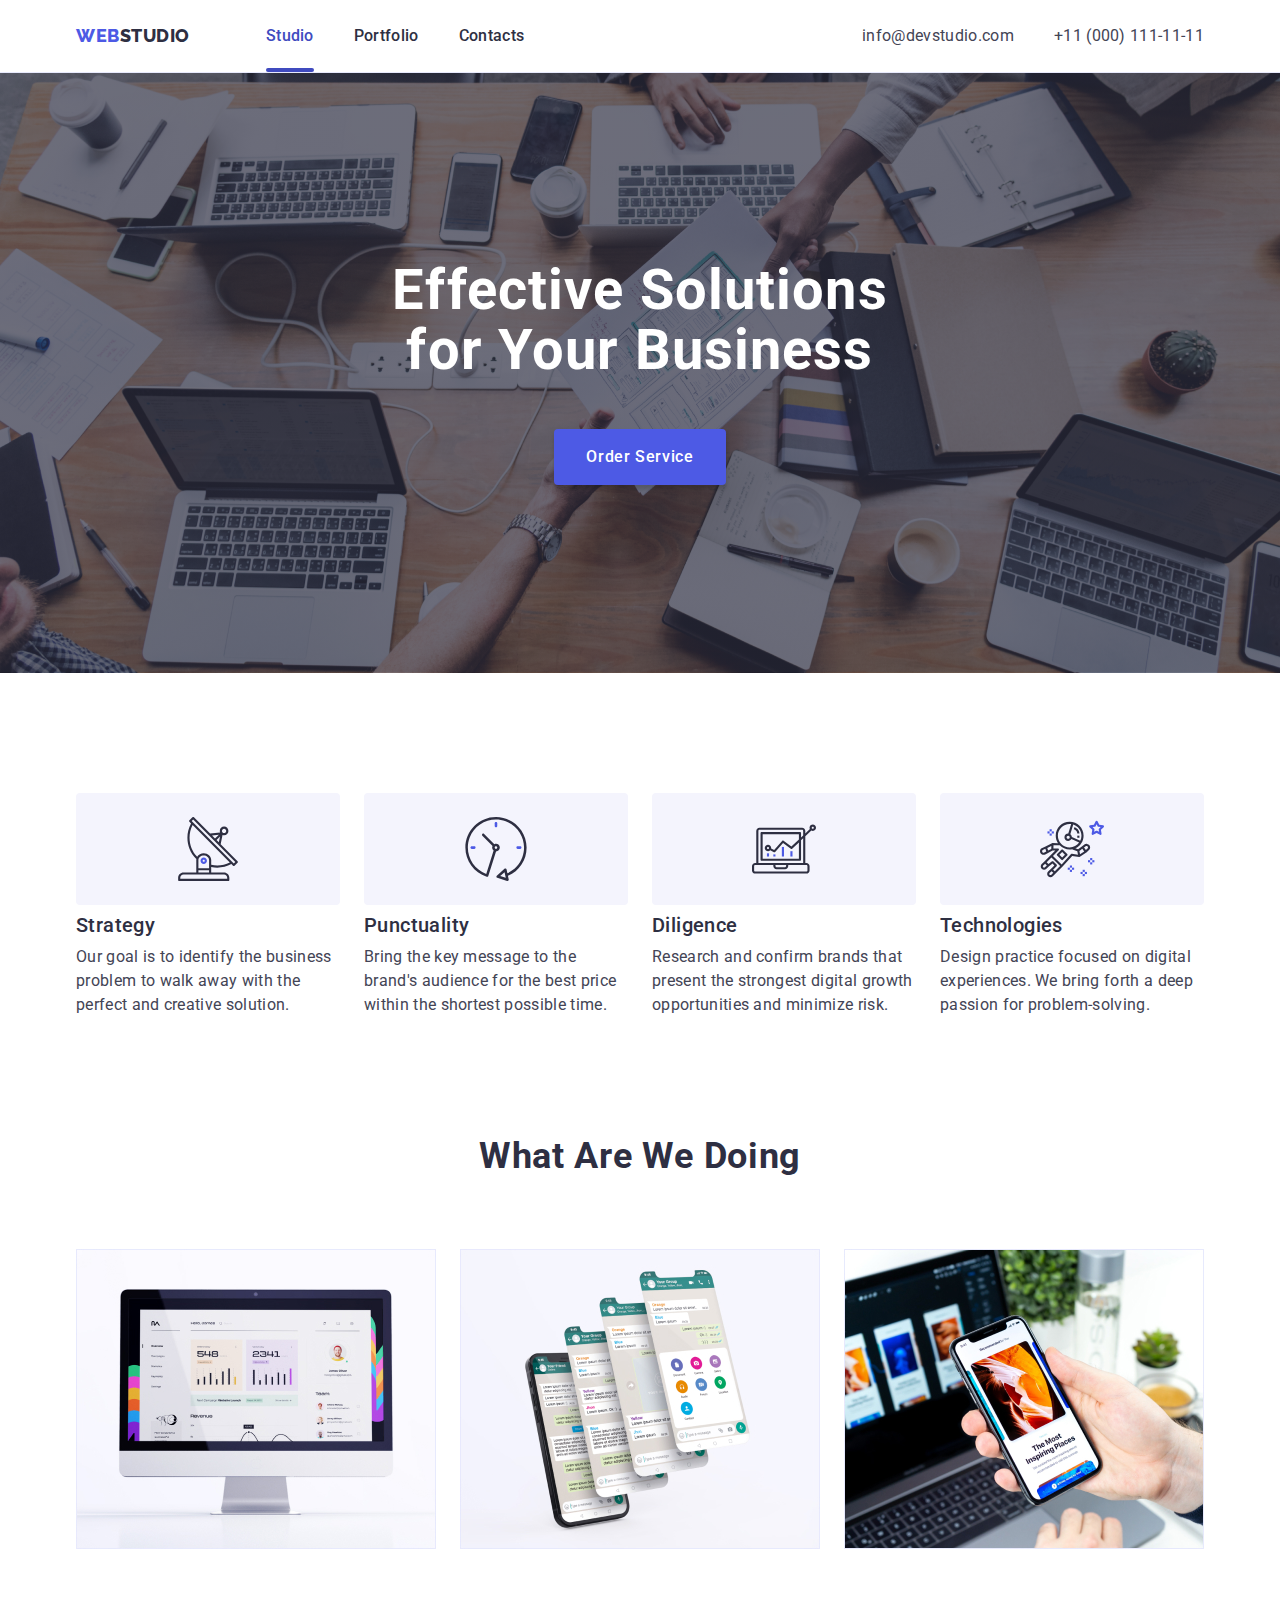
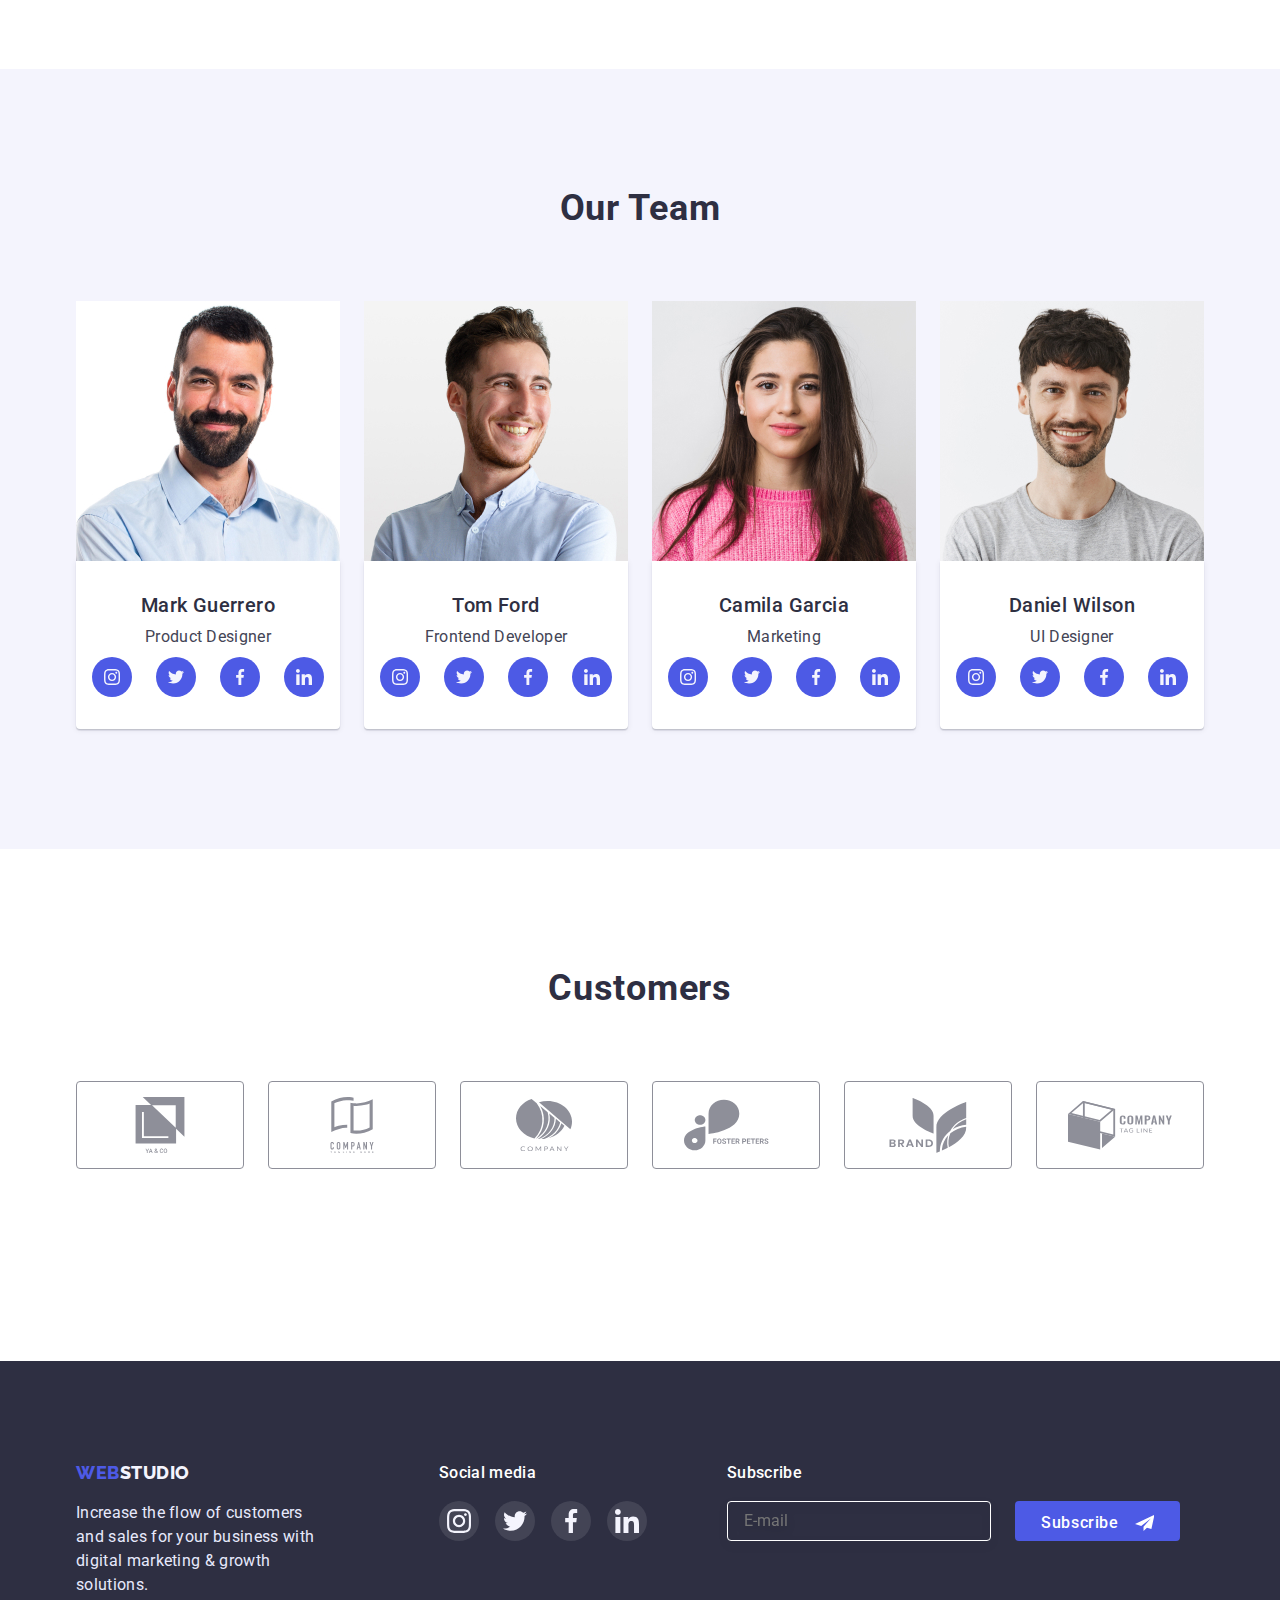
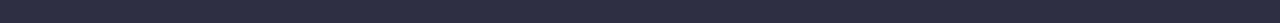
==== index.html @ b1416f2e "adaptive model" ====
<!DOCTYPE html>
<html lang="en">
  <head>
    <meta charset="UTF-8" />
    <meta http-equiv="X-UA-Compatible" content="IE=edge" />
    <meta name="viewport" content="width=device-width, initial-scale=1.0" />
    <title>Studio</title>
    <link rel="preconnect" href="https://fonts.googleapis.com" />
    <link rel="preconnect" href="https://fonts.gstatic.com" crossorigin />
    <link rel="preconnect" href="https://fonts.googleapis.com" />
    <link rel="preconnect" href="https://fonts.gstatic.com" crossorigin />
    <link rel="preconnect" href="https://fonts.googleapis.com" />
    <link rel="preconnect" href="https://fonts.gstatic.com" crossorigin />
    <link
      href="https://cdn.jsdelivr.net/npm/modern-normalize@1.1.0/modern-normalize.min.css"
      rel="stylesheet"
    />
    <link
      href="https://fonts.googleapis.com/css2?family=Raleway:wght@800&family=Roboto:wght@400;500;700&display=swap"
      rel="stylesheet"
    />
    <link rel="stylesheet" href="./css/styles.css" />
  </head>
  <body>
    <!--===================== HEDER================ -->
    <header class="page-header">
      <div class="container heder-nav-section">
        <nav class="navigation">
          <a class="logo" href="./index.html"
            >Web<span class="logo-part">Studio</span></a
          >
          <ul class="nav-list list">
            <li class="nav-item">
              <a class="nav-link link curent" href="./index.html">Studio</a>
            </li>
            <li class="nav-item">
              <a class="nav-link link" href="./portfolio.html">Portfolio</a>
            </li>
            <li class="nav-item">
              <a class="nav-link link" href="">Contacts</a>
            </li>
          </ul>
        </nav>
        <button type="button" class="mobile-menu-open" data-menu-open>
          <svg class="mobile-menu-open-btn" width="32px" height="22px">
            <use href="./images/icons.svg#burger-btn"></use>
          </svg>
        </button>
        <address class="address">
          <ul class="contacts list">
            <li class="contacts-link">
              <a class="address-link link" href="mailto:info@devstudio.com"
                >info@devstudio.com</a
              >
            </li>
            <li class="contacts-link">
              <a class="address-link link" href="tel:+110001111111"
                >+11 (000) 111-11-11</a
              >
            </li>
          </ul>
        </address>
      </div>
      <div class="mobile-menu" data-menu>
        <div class="container mobile-menu-container">
          <button type="button" class="mobile-menu-close" data-menu-close>
            <svg class="mobile-menu-close-btn" width="8px" height="8px">
              <use href="./images/icons.svg#vector"></use>
            </svg>
          </button>
          <ul class="mobile-menu-list list">
            <li class="mobile-menu-item">
              <a class="mobile-menu-link link" href="./index.html">Studio</a>
            </li>
            <li class="mobile-menu-item">
              <a class="mobile-menu-link link" href="./portfolio.html"
                >Portfolio</a
              >
            </li>
            <li class="mobile-menu-item">
              <a class="mobile-menu-link link" href="">Contacts</a>
            </li>
          </ul>
          <ul class="mobile-menu-contacts list">
            <li class="mobile-menu-contacts-link">
              <a
                class="mobile-menu-address-link mobile-menu-address-link-phone link"
                href="tel:+110001111111"
                >+11 (000) 111-11-11</a
              >
            </li>
            <li class="mobile-menu-contacts-link">
              <a
                class="mobile-menu-address-link mobile-menu-address-link-mail link"
                href="mailto:info@devstudio.com"
                >info@devstudio.com</a
              >
            </li>
          </ul>
          <ul class="mobile-menu-social-list list">
            <li class="mobile-menu-social-link">
              <a href="" class="mobile-menu-social-item">
                <svg
                  class="mobile-menu-social-item-icon"
                  width="16"
                  height="16"
                >
                  <use href="./images/icons.svg#instagram"></use>
                </svg>
              </a>
            </li>
            <li class="mobile-menu-social-link">
              <a href="" class="mobile-menu-social-item">
                <svg
                  class="mobile-menu-social-item-icon"
                  width="16"
                  height="16"
                >
                  <use href="./images/icons.svg#twitter"></use>
                </svg>
              </a>
            </li>
            <li class="mobile-menu-social-link">
              <a href="" class="mobile-menu-social-item">
                <svg
                  class="mobile-menu-social-item-icon"
                  width="16"
                  height="16"
                >
                  <use href="./images/icons.svg#facebook"></use>
                </svg>
              </a>
            </li>
            <li class="mobile-menu-social-link">
              <a href="" class="mobile-menu-social-item">
                <svg
                  class="mobile-menu-social-item-icon"
                  width="16"
                  height="16"
                >
                  <use href="./images/icons.svg#linkedin"></use>
                </svg>
              </a>
            </li>
          </ul>
        </div>
      </div>
    </header>
    <main>
      <!-- ===================== HERO=====================-->
      <section class="hero">
        <div class="container">
          <h1 class="main-header">Effective Solutions for Your Business</h1>
          <button class="service-btn" type="button" data-modal-open>
            Order Service
          </button>
          <div class="backdrop is-hidden" data-modal>
            <div class="modal">
              <button class="modal-close-btn" type="button" data-modal-close>
                <svg class="modal-close-btn-item" width="8px" height="8px">
                  <use href="./images/icons.svg#vector"></use>
                </svg>
              </button>
              <form class="modal-form">
                <p class="modal-form-heder">
                  Leave your contacts and we will call you back
                </p>
                <label class="modal-form-fild">
                  <span class="modal-form-input-desc">Name</span>
                  <span class="modal-form-input-wraper">
                    <input
                      type="text"
                      name="user-name"
                      class="modal-form-input"
                      required
                      pattern="^[a-zA-Zа-яА-Я]+$"
                      minlength="2"
                    />
                    <span class="modal-form-input-icon">
                      <svg
                        class="modal-form-input-icon-item"
                        width="18px"
                        height="18px"
                      >
                        <use href="./images/icons.svg#person"></use>
                      </svg>
                    </span>
                  </span>
                </label>
                <label class="modal-form-fild">
                  <span class="modal-form-input-desc">Phone</span>
                  <span class="modal-form-input-wraper">
                    <input
                      type="tel"
                      name="user-phone"
                      class="modal-form-input"
                      required
                      pattern="[0-9]{3}-[0-9]{3}-[0-9]{2}-[0-9]{2}"
                      title="xxx-xxx-xx-xx"
                    />
                    <span class="modal-form-input-icon">
                      <svg
                        class="modal-form-input-icon-item"
                        width="13px"
                        height="13px"
                      >
                        <use href="./images/icons.svg#phone-vector"></use>
                      </svg>
                    </span>
                  </span>
                </label>
                <label class="modal-form-fild">
                  <span class="modal-form-input-desc">Email</span>
                  <span class="modal-form-input-wraper">
                    <input
                      type="email"
                      name="user-mail"
                      class="modal-form-input"
                      required
                      part="[@]"
                    />
                    <span class="modal-form-input-icon">
                      <svg
                        class="modal-form-input-icon-item"
                        width="15px"
                        height="12px"
                      >
                        <use href="./images/icons.svg#mail-vector"></use>
                      </svg>
                    </span>
                  </span>
                </label>
                <label class="modal-form-fild">
                  <span class="modal-form-input-desc">Comment</span>
                  <textarea
                    name="user-message"
                    class="modal-form-message"
                    placeholder="Text input"
                  ></textarea>
                </label>
                <input
                  name="privacy-policy-agree"
                  id="user-policy"
                  type="checkbox"
                  class="modal-form-check visually-hidden"
                />
                <label for="user-policy" class="modal-form-check-desc"
                  >I accept the terms and conditions of the&nbsp;
                  <a class="modal-form-check-desc-part" href="#"
                    >Privacy Policy</a
                  >
                </label>
                <button type="submit" class="modal-form-submit">Send</button>
              </form>
            </div>
          </div>
        </div>
      </section>
      <!-- ======================Explorer directions============ -->
      <section class="explorer-direction-section">
        <div class="container">
          <h2 class="explorer-direction-heder visually-hidden">
            explorer directions
          </h2>
          <ul class="explorer-direction-list list">
            <li class="explorer-direction-link">
              <div class="explorer-direction-item">
                <svg class="explorer-direction-item-icon">
                  <use href="./images/icons.svg#antenna"></use>
                </svg>
              </div>
              <h3 class="suptitle explorer-direction-title">Strategy</h3>
              <p class="text">
                Our goal is to identify the business problem to walk away with
                the perfect and creative solution.
              </p>
            </li>
            <li class="explorer-direction-link">
              <div class="explorer-direction-item">
                <svg class="explorer-direction-item-icon">
                  <use href="./images/icons.svg#clock"></use>
                </svg>
              </div>
              <h3 class="suptitle explorer-direction-title">Punctuality</h3>
              <p class="text">
                Bring the key message to the brand's audience for the best price
                within the shortest possible time.
              </p>
            </li>
            <li class="explorer-direction-link">
              <div class="explorer-direction-item">
                <svg class="explorer-direction-item-icon">
                  <use href="./images/icons.svg#diagram"></use>
                </svg>
              </div>
              <h3 class="suptitle explorer-direction-title">Diligence</h3>
              <p class="text">
                Research and confirm brands that present the strongest digital
                growth opportunities and minimize risk.
              </p>
            </li>
            <li class="explorer-direction-link">
              <div class="explorer-direction-item">
                <svg class="explorer-direction-item-icon">
                  <use href="./images/icons.svg#astronaut"></use>
                </svg>
              </div>
              <h3 class="suptitle explorer-direction-title">Technologies</h3>
              <p class="text">
                Design practice focused on digital experiences. We bring forth a
                deep passion for problem-solving.
              </p>
            </li>
          </ul>
        </div>
      </section>
      <!-- ===================WHAT ARE WE DOING====================== -->
      <section class="products-section">
        <div class="container">
          <h2 class="section-title">What are we doing</h2>
          <ul class="products-section-list list">
            <li class="products-section-link">
              <img
                class="products-section-img"
                src="./images/img1.jpg"
                alt="computer applications"
                width="360"
              />
            </li>
            <li class="products-section-link">
              <img
                class="products-section-img"
                src="./images/img2.jpg"
                alt="mobile applications"
                width="360"
              />
            </li>
            <li class="products-section-link">
              <img
                class="products-section-img"
                src="./images/img3.jpg"
                alt="design"
                width="360"
              />
            </li>
          </ul>
        </div>
      </section>
      <!-- ==================OUR TEAM=================== -->
      <section class="employee-section">
        <div class="container">
          <h2 class="section-title">Our Team</h2>
          <ul class="team-section-list list">
            <li class="team-section-link">
              <picture>
                <source
                  srcset="
                    ./images/мarkguerrero_desktop.jpg    1x,
                    ./images/мarkguerrero_desktop@2x.jpg 2x
                  "
                  media="(min-width: 1200px)"
                />
                <source
                  srcset="
                    ./images/мarkguerrero_mobile.jpg    1x,
                    ./images/мarkguerrero_mobile@2x.jpg 2x
                  "
                  media="(min-width: 767px)"
                />
                <source
                  srcset="
                    ./images/мarkguerrero_mobile.jpg    1x,
                    ./images/мarkguerrero_mobile@2x.jpg 2x
                  "
                  media="(min-width: 320px)"
                />
                <img
                  class="employee-photo"
                  src="./images/мarkguerrero_mobile.jpg"
                  alt="Product Designer"
                />
              </picture>

              <div class="card-content">
                <h3 class="suptitle suptitle-center">Mark Guerrero</h3>
                <p class="text employee-text">Product Designer</p>
                <ul class="social-list list">
                  <li class="social-link">
                    <a href="" class="social-item">
                      <svg class="social-item-icon" width="16" height="16">
                        <use href="./images/icons.svg#instagram"></use>
                      </svg>
                    </a>
                  </li>
                  <li class="social-link">
                    <a href="" class="social-item">
                      <svg class="social-item-icon" width="16" height="16">
                        <use href="./images/icons.svg#twitter"></use>
                      </svg>
                    </a>
                  </li>
                  <li class="social-link">
                    <a href="" class="social-item">
                      <svg class="social-item-icon" width="16" height="16">
                        <use href="./images/icons.svg#facebook"></use>
                      </svg>
                    </a>
                  </li>
                  <li class="social-link">
                    <a href="" class="social-item">
                      <svg class="social-item-icon" width="16" height="16">
                        <use href="./images/icons.svg#linkedin"></use>
                      </svg>
                    </a>
                  </li>
                </ul>
              </div>
            </li>
            <li class="team-section-link">
              <picture>
                <source
                  srcset="
                    ./images/tomford_desktop.jpg    1x,
                    ./images/tomford_desktop@2x.jpg 2x
                  "
                  media="(min-width: 1200px)"
                />
                <source
                  srcset="
                    ./images/tomford_mobile.jpg    1x,
                    ./images/tomford_mobile@2x.jpg 2x
                  "
                  media="(min-width: 767px)"
                />
                <source
                  srcset="
                    ./images/tomford_mobile.jpg    1x,
                    ./images/tomford_mobile@2x.jpg 2x
                  "
                  media="(min-width: 320px)"
                />
                <img
                  class="employee-photo"
                  src="./images/tomford_mobile.jpg"
                  alt="Product Designer"
                />
              </picture>
              <div class="card-content">
                <h3 class="suptitle suptitle-center">Tom Ford</h3>
                <p class="text employee-text">Frontend Developer</p>
                <ul class="social-list list">
                  <li class="social-link">
                    <a href="" class="social-item">
                      <svg class="social-item-icon" width="16" height="16">
                        <use href="./images/icons.svg#instagram"></use>
                      </svg>
                    </a>
                  </li>
                  <li class="social-link">
                    <a href="" class="social-item">
                      <svg class="social-item-icon" width="16" height="16">
                        <use href="./images/icons.svg#twitter"></use>
                      </svg>
                    </a>
                  </li>
                  <li class="social-link">
                    <a href="" class="social-item">
                      <svg class="social-item-icon" width="16" height="16">
                        <use href="./images/icons.svg#facebook"></use>
                      </svg>
                    </a>
                  </li>
                  <li class="social-link">
                    <a href="" class="social-item">
                      <svg class="social-item-icon" width="16" height="16">
                        <use href="./images/icons.svg#linkedin"></use>
                      </svg>
                    </a>
                  </li>
                </ul>
              </div>
            </li>
            <li class="team-section-link">
              <picture>
                <source
                  srcset="
                    ./images/camilagarcia_desktop.jpg    1x,
                    ./images/camilagarcia_desktop@2x.jpg 2x
                  "
                  media="(min-width: 1200px)"
                />
                <source
                  srcset="
                    ./images/camilagarcia_mobile.jpg    1x,
                    ./images/camilagarcia_mobile@2x.jpg 2x
                  "
                  media="(min-width: 767px)"
                />
                <source
                  srcset="
                    ./images/camilagarcia_mobile.jpg    1x,
                    ./images/camilagarcia_mobile@2x.jpg 2x
                  "
                  media="(min-width: 320px)"
                />
                <img
                  class="employee-photo"
                  src="./images/camilagarcia_mobile.jpg"
                  alt="Product Designer"
                />
              </picture>
              <div class="card-content">
                <h3 class="suptitle suptitle-center">Camila Garcia</h3>
                <p class="text employee-text">Marketing</p>
                <ul class="social-list list">
                  <li class="social-link">
                    <a href="" class="social-item">
                      <svg class="social-item-icon" width="16" height="16">
                        <use href="./images/icons.svg#instagram"></use>
                      </svg>
                    </a>
                  </li>
                  <li class="social-link">
                    <a href="" class="social-item">
                      <svg class="social-item-icon" width="16" height="16">
                        <use href="./images/icons.svg#twitter"></use>
                      </svg>
                    </a>
                  </li>
                  <li class="social-link">
                    <a href="" class="social-item">
                      <svg class="social-item-icon" width="16" height="16">
                        <use href="./images/icons.svg#facebook"></use>
                      </svg>
                    </a>
                  </li>
                  <li class="social-link">
                    <a href="" class="social-item">
                      <svg class="social-item-icon" width="16" height="16">
                        <use href="./images/icons.svg#linkedin"></use>
                      </svg>
                    </a>
                  </li>
                </ul>
              </div>
            </li>
            <li class="team-section-link">
              <picture>
                <source
                  srcset="
                    ./images/danielwilson_desktop.jpg    1x,
                    ./images/danielwilson_desktop@2x.jpg 2x
                  "
                  media="(min-width: 1200px)"
                />
                <source
                  srcset="
                    ./images/danielwilson_mobile.jpg    1x,
                    ./images/danielwilson_mobile@2x.jpg 2x
                  "
                  media="(min-width: 767px)"
                />
                <source
                  srcset="
                    ./images/danielwilson_mobile.jpg    1x,
                    ./images/danielwilson_mobile@2x.jpg 2x
                  "
                  media="(min-width: 320px)"
                />
                <img
                  class="employee-photo"
                  src="./images/danielwilson_mobile.jpg"
                  alt="Product Designer"
                />
              </picture>
              <div class="card-content">
                <h3 class="suptitle suptitle-center">Daniel Wilson</h3>
                <p class="text employee-text">UI Designer</p>
                <ul class="social-list list">
                  <li class="social-link">
                    <a href="" class="social-item">
                      <svg class="social-item-icon" width="16" height="16">
                        <use href="./images/icons.svg#instagram"></use>
                      </svg>
                    </a>
                  </li>
                  <li class="social-link">
                    <a href="" class="social-item">
                      <svg class="social-item-icon" width="16" height="16">
                        <use href="./images/icons.svg#twitter"></use>
                      </svg>
                    </a>
                  </li>
                  <li class="social-link">
                    <a href="" class="social-item">
                      <svg class="social-item-icon" width="16" height="16">
                        <use href="./images/icons.svg#facebook"></use>
                      </svg>
                    </a>
                  </li>
                  <li class="social-link">
                    <a href="" class="social-item">
                      <svg class="social-item-icon" width="16" height="16">
                        <use href="./images/icons.svg#linkedin"></use>
                      </svg>
                    </a>
                  </li>
                </ul>
              </div>
            </li>
          </ul>
        </div>
      </section>
      <!-- ==================CUSTOMERS=================== -->
      <section class="customers-section">
        <div class="container">
          <h2 class="section-title">Customers</h2>
          <ul class="customers-list list">
            <li class="customer-link">
              <a href="" class="customer-item">
                <svg class="customer-item-icon" width="104" height="56">
                  <use href="./images/icons.svg#client1"></use>
                </svg>
              </a>
            </li>
            <li class="customer-link">
              <a href="" class="customer-item">
                <svg class="customer-item-icon" width="104" height="56">
                  <use href="./images/icons.svg#client2"></use>
                </svg>
              </a>
            </li>
            <li class="customer-link">
              <a href="" class="customer-item">
                <svg class="customer-item-icon" width="104" height="56">
                  <use href="./images/icons.svg#client3"></use>
                </svg>
              </a>
            </li>
            <li class="customer-link">
              <a href="" class="customer-item">
                <svg class="customer-item-icon" width="104" height="56">
                  <use href="./images/icons.svg#client4"></use>
                </svg>
              </a>
            </li>
            <li class="customer-link">
              <a href="" class="customer-item">
                <svg class="customer-item-icon" width="104" height="56">
                  <use href="./images/icons.svg#client5"></use>
                </svg>
              </a>
            </li>
            <li class="customer-link">
              <a href="" class="customer-item">
                <svg class="customer-item-icon" width="104" height="56">
                  <use href="./images/icons.svg#client6"></use>
                </svg>
              </a>
            </li>
          </ul>
        </div>
      </section>
    </main>
    <!-- ==========================FOTER================================ -->
    <footer>
      <div class="foter">
        <div class="container variativ-container">
          <div class="foter-content">
            <div class="foter-logo-content foter-part">
              <a class="logo-foter" href="./index.html"
                >Web<span class="logo-foter logo-part-foter">Studio</span></a
              >
              <p class="foter-text">
                Increase the flow of customers and sales for your business with
                digital marketing & growth solutions.
              </p>
            </div>
            <div class="social-media foter-part">
              <p class="social-media-text">Social media</p>
              <ul class="foter-social-list list">
                <li class="foter-social-link">
                  <a href="" class="foter-social-item">
                    <svg class="foter-social-item-icon" width="24" height="24">
                      <use href="./images/icons.svg#instagram"></use>
                    </svg>
                  </a>
                </li>
                <li class="foter-social-link">
                  <a href="" class="foter-social-item">
                    <svg class="foter-social-item-icon" width="24" height="24">
                      <use href="./images/icons.svg#twitter"></use>
                    </svg>
                  </a>
                </li>
                <li class="foter-social-link">
                  <a href="" class="foter-social-item">
                    <svg class="foter-social-item-icon" width="24" height="24">
                      <use href="./images/icons.svg#facebook"></use>
                    </svg>
                  </a>
                </li>
                <li class="foter-social-link">
                  <a href="" class="foter-social-item">
                    <svg class="foter-social-item-icon" width="24" height="24">
                      <use href="./images/icons.svg#linkedin"></use>
                    </svg>
                  </a>
                </li>
              </ul>
            </div>
            <form class="footer-subscribe foter-part">
              <p class="footer-form-text">Subscribe</p>
              <div class="footer-subscribe-form">
                <label>
                  <input
                    type="email"
                    name="e-mail"
                    id="e-mail"
                    placeholder="E-mail"
                    class="footer-form-input"
                  />
                </label>
                <button class="subscribe-btn" type="submit">
                  Subscribe
                  <svg class="subscribe-btn-img" width="24" height="24">
                    <use href="./images/icons.svg#icon-send"></use>
                  </svg>
                </button>
              </div>
            </form>
          </div>
        </div>
      </div>
    </footer>
    <script src="./js/modal.js"></script>
    <script src="./js/mobile-menu.js"></script>
  </body>
</html>
---- css/styles.css ----
:root {
  --accent-color: #404bbf;
  --accent-button-background: #404bbf;
  --btn-background: #4d5ae5;
  --hero-font-color: #ffffff;
  --main-font: "Roboto", sans-serif;
  --main-font-color: #2e2f42;
  --secondary-font-color: #434455;
  --foter-background: #2e2f42;
  --secondary-background: #f4f4fd;
  --logo-part-foter-color: #f4f4fd;
  --logo-color: #4d5ae5;
  --logo-part-color: #2e2f42;
  --foter-text-font-color: #e7e9fc;
  --sorting-btn-shadow: 0px 3px 1px rgba(0, 0, 0, 0.1),
    0px 2px 1px rgba(0, 0, 0, 0.08), 0px 2px 2px rgba(0, 0, 0, 0.12);
  --card-shadow: 0px 1px 6px rgba(46, 47, 66, 0.08),
    0px 1px 1px rgba(46, 47, 66, 0.16), 0px 2px 1px rgba(46, 47, 66, 0.08);
  --card-background: #ffffff;
  --border-color: #e7e9fc;
  --card-set-gap: 24px;
  --main-width: 1158px;
  --main-border-gap: 15px;
  --transition: 250ms cubic-bezier(0.4, 0, 0.2, 1);
}
* {
  box-sizing: border-box;
}
h1,
h2,
h3,
p {
  margin-top: 0;
  margin-bottom: 0;
}
ul,
ol {
  margin-top: 0;
  margin-bottom: 0;
  padding-left: 0;
}
img {
  display: block;
}

.list {
  list-style: none;
}
.link {
  list-style: none;
  text-decoration: none;
}
body {
  font-family: var(--main-font);
  font-weight: 400;
  color: var(--main-font-color);
}
.container {
  width: 100%;
  margin-left: auto;
  margin-right: auto;
  padding: 0 16px;
}
.heder-nav-section {
  display: flex;
  justify-content: space-between;
}
.page-header {
  border-bottom: 1px solid var(--border-color);
  padding: 24px 0;
}
.logo {
  font-family: "Raleway", sans-serif;
  font-weight: 800;
  font-size: 18px;
  line-height: 1.33;
  display: flex;
  align-items: center;
  letter-spacing: 0.03em;
  text-transform: uppercase;
  color: var(--logo-color);
  text-decoration: none;
}
.logo-part {
  color: var(--logo-part-color);
}
/* =================HERO==================== */
.hero {
  background: var(--foter-background);
  background-size: cover;
  margin-left: auto;
  margin-right: auto;
  background-position: center;
  background-repeat: no-repeat;
}
.main-header {
  font-weight: 700;
  margin-left: auto;
  margin-right: auto;
  color: var(--hero-font-color);
}
.service-btn {
  font-weight: 500;
  font-size: 16px;
  line-height: 1.5;
  display: flex;
  align-items: center;
  letter-spacing: 0.04em;
  color: var(--hero-font-color);
  background: var(--btn-background);
  box-shadow: 0px 4px 4px rgba(0, 0, 0, 0.15);
  border-color: transparent;
  border-width: 0px;
  border-radius: 4px;
  cursor: pointer;
  padding: 16px 32px;
  margin-left: auto;
  margin-right: auto;
  transition: background-color var(--transition);
}
.service-btn:hover,
.service-btn:focus {
  background: var(--accent-button-background);
}
/* ===========================MODAL=============================== */
.backdrop {
  position: fixed;
  top: 0;
  left: 0;
  width: 100%;
  height: 100%;
  /* z-index: 100; */
  background-color: rgba(46, 47, 66, 0.4);
  transition: opacity var(--transition), visibility var(--transition);
}
.backdrop.is-hidden {
  visibility: hidden;
  opacity: 0;
  pointer-events: none;
}
.modal {
  position: absolute;
  top: 50%;
  left: 50%;
  transform: translate(-50%, -50%);
  background: #ffffff;
  box-shadow: 0px 1px 1px rgba(0, 0, 0, 0.14), 0px 1px 3px rgba(0, 0, 0, 0.12),
    0px 2px 1px rgba(0, 0, 0, 0.2);
  border-radius: 4px;
}
.modal-close-btn {
  position: absolute;
  top: 24px;
  right: 24px;
  display: flex;
  justify-content: center;
  align-items: center;
  width: 24px;
  height: 24px;
  border-radius: 50%;
  background-color: #e7e9fc;
  border: 1px solid rgba(0, 0, 0, 0.1);
  transition: background-color var(--transition);
  cursor: pointer;
}
.modal-close-btn:hover,
.modal-close-btn:focus {
  background-color: #404bbf;
}
.modal-close-btn-item {
  fill: #2e2f42;
  transition: fill var(--transition);
}
.modal-close-btn:hover > .modal-close-btn-item,
.modal-close-btn:focus > .modal-close-btn-item {
  fill: #ffffff;
}
/* ==================MODAL-FORM================== */
.modal-form {
  display: flex;
  flex-direction: column;
}
.modal-form-heder {
  font-weight: 500;
  font-size: 16px;
  line-height: 1.5;
  text-align: center;
  letter-spacing: 0.02em;
  color: #2e2f42;
  margin-bottom: 16px;
}
.modal-form-fild {
  margin-bottom: 8px;
}

.modal-form-input {
  width: 100%;
  height: 40px;
  border: 1px solid rgba(33, 33, 33, 0.2);
  border-radius: 4px;
  padding-left: 38px;
  transition: border-color var(--transition);
}
.modal-form-input:focus {
  outline: none;
  border-color: #4d5ae5;
}
.modal-form-input-desc {
  display: block;
  font-size: 12px;
  line-height: 1, 17;
  letter-spacing: 0.01em;
  color: #8e8f99;
  margin-bottom: 4px;
}
.modal-form-input-wraper {
  display: block;
  position: relative;
}
.modal-form-input-icon {
  display: flex;
  justify-content: center;
  align-items: center;
  position: absolute;
  top: 8px;
  left: 16px;
  width: 18px;
  height: 24px;
}
.modal-form-input-icon-item {
  fill: #2e2f42;
  transition: fill var(--transition);
}
.modal-form-input:focus + .modal-form-input-icon > .modal-form-input-icon-item {
  fill: #4d5ae5;
}
.modal-form-message {
  width: 100%;
  height: 120px;
  font-size: 12px;
  line-height: 1, 17;
  letter-spacing: 0.04em;
  color: rgba(46, 47, 66, 0.4);
  resize: none;
  padding: 8px 16px;
  border: 1px solid rgba(33, 33, 33, 0.2);
  border-radius: 4px;
  transition: border-color var(--transition);
}
.modal-form-message:focus {
  outline: none;
  border-color: #4d5ae5;
}
.modal-form-check-desc::before {
  display: block;
  content: "";
  width: 16px;
  height: 16px;
  border: 1px solid #2e2f42;
  border-radius: 2px;
  cursor: pointer;
  margin-right: 8px;
}
.modal-form-check:checked + .modal-form-check-desc::before {
  background-image: url(../images/click.svg);
}
.modal-form-check-desc {
  font-size: 12px;
  line-height: 1, 17;
  letter-spacing: 0.01em;
  color: #8e8f99;
  display: flex;
  align-items: center;
  margin-bottom: 24px;
}
.modal-form-check-desc-part {
  color: #4d5ae5;
}
.modal-form-submit {
  min-width: 169px;
  height: 56px;
  font-weight: 500;
  font-size: 16px;
  line-height: 1.5;
  letter-spacing: 0.04em;
  color: var(--hero-font-color);
  background: var(--btn-background);
  box-shadow: 0px 4px 4px rgba(0, 0, 0, 0.15);
  border-color: transparent;
  border-radius: 4px;
  cursor: pointer;
  padding: 16px 32px;
  margin-left: auto;
  margin-right: auto;
  transition: background-color var(--transition);
}
.modal-form-submit:hover,
.modal-form-submit:focus {
  background: var(--accent-button-background);
}
.visually-hidden {
  position: absolute;
  white-space: nowrap;
  width: 1px;
  height: 1px;
  overflow: hidden;
  border: 0;
  padding: 0;
  clip: rect(0 0 0 0);
  clip-path: inset(50%);
  margin: -1px;
}
/* ===============Explorer directions================= */
.explorer-direction-section {
  padding-top: 96px;
  padding-bottom: 96px;
}
.explorer-direction-title {
  margin-bottom: 8px;
}
.suptitle {
  font-weight: 700;
  font-size: 36px;
  line-height: 1.111;
  letter-spacing: 0.02em;
  text-transform: capitalize;
  color: var(--main-font-color);
  text-align: center;
}
.explorer-direction-list {
  display: flex;
  flex-direction: column;
}
.explorer-direction-link:not(:last-child) {
  margin-bottom: 72px;
}
.text {
  font-weight: 500;
  font-size: 16px;
  line-height: 1.5;
  letter-spacing: 0.02em;
  color: var(--secondary-font-color);
  text-align: left;
}
/*====================WHAT ARE WE DOING==================  */
.section-title {
  font-weight: 700;
  font-size: 36px;
  line-height: 1.11;
  text-align: center;
  letter-spacing: 0.02em;
  text-transform: capitalize;
  margin-bottom: 72px;
}
/* ==================OUR TEAM=================== */
.employee-section {
  background: #f4f4fd;
}
.team-section-list {
  display: flex;
  flex-direction: column;
  align-items: center;
}
.team-section-link {
  width: 264px;
}
.team-section-link:not(:last-child) {
  margin-bottom: 72px;
}
.team-section {
  background: var(--secondary-background);
}
.card-content {
  background: var(--card-background);
  box-shadow: var(--card-shadow);
  border-radius: 0px 0px 4px 4px;
  padding: 32px 17px;
}
.suptitle-center {
  font-weight: 500;
  font-size: 20px;
  line-height: 1.2;
  text-align: center;
  margin-bottom: 8px;
}
.employee-text {
  font-weight: 400;
  text-align: center;
  margin-bottom: 8px;
}
.social-list {
  display: flex;
  justify-content: center;
}
.social-item {
  display: flex;
  justify-content: center;
  align-items: center;
  width: 40px;
  height: 40px;
  border-radius: 50%;
  background-color: #4d5ae5;
  transition: background-color var(--transition);
}
.social-item:hover,
.social-item:focus {
  background-color: #404bbf;
}
.social-link:not(:last-child) {
  margin-right: var(--card-set-gap);
}
.social-item-icon {
  fill: #f4f4fd;
}

/* ===================CUSTOMERS============ */
.customers-section {
  padding-top: 96px;
  padding-bottom: 96px;
}
.customers-list {
  display: flex;
  flex-wrap: wrap;
  justify-content: center;
}

.customer-item {
  display: flex;
  justify-content: center;
  align-items: center;
  height: 88px;
  border: 1px solid #8e8f99;
  border-radius: 4px;
  transition: border var(--transition);
}
.customer-item:hover,
.customer-item:focus {
  border: 1px solid #404bbf;
}
.customer-item-icon {
  fill: #8e8f99;
  transition: fill var(--transition);
}
.customer-item:hover > .customer-item-icon,
.customer-item:focus > .customer-item-icon {
  fill: #404bbf;
}
/*=================FOTER================== */
.foter {
  background: var(--foter-background);
  padding-top: 96px;
  padding-bottom: 96px;
}
.foter-content {
  display: flex;
}
.logo-foter {
  font-family: "Raleway", sans-serif;
  font-weight: 800;
  font-size: 18px;
  line-height: 1.33;
  letter-spacing: 0.03em;
  text-transform: uppercase;
  color: var(--logo-color);
  text-decoration: none;
  display: block;
  text-align: center;
  margin-bottom: 16px;
}
.logo-part-foter {
  display: inline;
  line-height: 1.17;
  color: var(--logo-part-foter-color);
}
.foter-text {
  font-size: 16px;
  line-height: 1.5;
  letter-spacing: 0.02em;
  color: var(--foter-text-font-color);
  text-align: left;
}
.social-media {
  width: 208px;
  margin-bottom: 72px;
}
.social-media-text {
  font-weight: 500;
  font-size: 16px;
  line-height: 1.5;
  letter-spacing: 0.02em;
  color: #ffffff;
  margin-bottom: 16px;
  text-align: center;
}
.foter-social-list {
  display: flex;
}
.foter-social-link {
  margin-right: 16px;
}
.foter-social-item {
  display: flex;
  justify-content: center;
  align-items: center;
  width: 40px;
  height: 40px;
  border-radius: 50%;
  background-color: rgba(255, 255, 255, 0.1);
  transition: background-color var(--transition);
}
.foter-social-item:hover,
.foter-social-item:focus {
  background-color: #31d0aa;
}
.foter-social-item-icon {
  fill: #f4f4fd;
}

.footer-form-text {
  font-weight: 500;
  font-size: 16px;
  line-height: 24px;
  letter-spacing: 0.02em;
  color: #ffffff;
  text-align: center;
  margin-bottom: 16px;
}
.footer-form-input {
  height: 40px;
  color: #ffffff;
  background: transparent;
  border: 1px solid #ffffff;
  filter: drop-shadow(0px 4px 4px rgba(0, 0, 0, 0.15));
  border-radius: 4px;
  padding: 8px 16px;
  margin-bottom: 16px;
}
.footer-form-input:placeholder {
  font-size: 12px;
  line-height: 2;
  display: flex;
  align-items: center;
  letter-spacing: 0.04em;
  color: #ffffff;
}
.subscribe-btn {
  display: flex;
  font-weight: 500;
  font-size: 16px;
  line-height: 1.5;
  letter-spacing: 0.04em;
  color: #ffffff;
  width: 165px;
  height: 40px;
  padding: 8px 24px;
  background: #4d5ae5;
  border-radius: 4px;
  border-color: transparent;
  cursor: pointer;
  transition: background-color var(--transition);
}
.subscribe-btn:hover,
.subscribe-btn:focus {
  background-color: #404bbf;
}
.subscribe-btn-img {
  margin-left: 16px;
  fill: #ffffff;
}

/* ==============PORTFOLIO PAGE=========== */
.sorting-section-list {
  display: flex;
}
.sorting-section-link:not(:last-child) {
  margin-right: var(--card-set-gap);
}
.sorting-section-link:nth-child(-n + 3) {
  margin-bottom: 16px;
}

.sorting-section-btn {
  font-weight: 500;
  font-size: 16px;
  line-height: 1.5;
  letter-spacing: 0.04em;
  color: var(--logo-color);
  background-color: var(--secondary-background);
  border: 1px solid var(--foter-text-font-color);
  border-radius: 4px;
  cursor: pointer;
  font-family: inherit;
  transition: color var(--transition), background-color var(--transition),
    border var(--transition), box-shadow var(--transition);
}
.sorting-section-btn:hover,
.sorting-section-btn:focus {
  color: var(--hero-font-color);
  background-color: var(--accent-button-background);
  border: 1px solid var(--accent-button-background);
  box-shadow: var(--sorting-btn-shadow);
}
.photo-title {
  font-weight: 500;
  font-size: 20px;
  line-height: 1.5;
  text-align: left;
}
.portfolio-list {
  display: flex;
  flex-direction: column;
}
.portfolio-link {
  margin-bottom: 48px;
}
.portfolio-link:last-child {
  margin-bottom: 0px;
}
.photo-content {
  padding: 32px 0 32px 16px;
  border: 1px solid #e7e9fc;
  border-top: none;
}
.photo {
  display: block;
  transition: box-shadow var(--transition);
}
.card-photo {
  position: relative;
  overflow: hidden;
}
.overlay-text {
  font-weight: 400;
  font-size: 16px;
  line-height: 1.5;
  letter-spacing: 0.02em;
  color: #f4f4fd;
}
.overlay {
  position: absolute;
  background-color: #4d5ae5;
  padding: 40px 32px 164px;
  top: 0;
  left: 0;
  width: 100%;
  height: 100%;
  transform: translatey(100%);
  transition: transform var(--transition);
}
.photo:hover .overlay,
.photo:focus .overlay {
  transform: translatey(0);
}

.photo:hover,
.photo:focus {
  box-shadow: 0px 1px 6px rgba(46, 47, 66, 0.08),
    0px 1px 1px rgba(46, 47, 66, 0.16), 0px 2px 1px rgba(46, 47, 66, 0.08);
}
.photo-content > .suptitle {
  margin-bottom: 8px;
}

@media screen and (min-width: 480px) {
  /*====================Site navigation==================  */
  .container {
    width: 428px;
    margin-left: auto;
    margin-right: auto;
  }
  /* =================HERO==================== */
  /* ===============Explorer directions================= */
}
@media screen and (min-width: 768px) {
  /*====================Site navigation==================  */
  .container {
    width: 768px;
    margin-left: auto;
    margin-right: auto;
  }
  .mobile-menu {
    display: none;
  }
  .mobile-menu-open {
    display: none;
  }
  .navigation {
    display: flex;
    align-items: center;
  }
  .nav-list {
    display: flex;
    align-items: center;
    margin-right: 118px;
  }
  .logo {
    margin-right: 120px;
  }
  .nav-link {
    font-weight: 500;
    font-size: 16px;
    line-height: 1.5;
    letter-spacing: 0.02em;
    color: var(--main-font-color);
    transition: color var(--transition);
  }
  .nav-item:not(:last-child) {
    margin-right: 40px;
  }
  .nav-link:hover,
  .nav-link:focus {
    color: var(--accent-color);
  }
  .nav-item {
    position: relative;
  }
  .nav-item > .curent {
    color: #404bbf;
  }
  .curent::after {
    content: "";
    display: block;
    width: 100%;
    height: 4px;
    position: absolute;
    left: 0;
    bottom: -30px;
    background-color: #404bbf;
    border-radius: 2px;
  }
  .address-link {
    font-size: 12px;
    line-height: 1.17;
    letter-spacing: 0.04em;
    color: var(--secondary-font-color);
    transition: color var(--transition);
  }
  .address-link:hover,
  .address-link:focus {
    color: var(--accent-color);
  }
  /* =================HERO==================== */
  .hero {
    width: 100%;
    padding-top: 112px;
    padding-bottom: 108px;
    background-image: linear-gradient(
        rgba(46, 47, 66, 0.7),
        rgba(46, 47, 66, 0.7)
      ),
      url("../images/people_office_tablet.jpg");
  }
  .main-header {
    font-size: 56px;
    line-height: 1.07;
    text-align: center;
    letter-spacing: 0.02em;
    width: 496px;
    margin-bottom: 40px;
  }
  /* ===========================MODAL=============================== */
  .modal {
    width: 408px;
    padding: 72px 25px 24px 23px;
  }
  /* ===============Explorer directions================= */
  .explorer-direction-item {
    display: none;
  }
  .explorer-direction-list {
    display: flex;
    flex-direction: row;
    flex-wrap: wrap;
  }
  .explorer-direction-link:not(:nth-child(2n)) {
    margin-right: 24px;
  }
  .explorer-direction-link:nth-last-child(-n + 2) {
    margin-bottom: 0px;
  }
  .explorer-direction-link {
    width: calc((100% - var(--card-set-gap)) / 2);
  }
  /* ===================WHAT ARE WE DOING======================  */
  .products-section {
    display: none;
  }
  /* ==================OUR TEAM=================== */
  .employee-section {
    padding-top: 96px;
    padding-bottom: 104px;
  }
  .team-section-list {
    display: flex;
    flex-direction: row;
    flex-wrap: wrap;
    justify-content: center;
  }
  .team-section-link:not(:nth-child(2n)) {
    margin-right: 24px;
  }
  .team-section-link:nth-last-child(-n + 2) {
    margin-bottom: 0px;
  }
  /* ===================CUSTOMERS============ */
  .customer-link {
    width: calc((552px - var(--card-set-gap) * 2) / 3);
  }
  .customer-link:not(:nth-child(3n)) {
    margin-right: var(--card-set-gap);
  }
  .customer-link:not(:nth-last-child(-n + 3)) {
    margin-bottom: 72px;
  }
  /*=================FOTER================== */
  .variativ-container {
    width: 584px;
  }
  .foter-content {
    flex-wrap: wrap;
  }
  .foter-part:first-child {
    margin-bottom: 72px;
  }
  .foter-logo-content {
    width: 264px;
    margin-right: 24px;
  }
  .logo-foter {
    text-align: left;
  }
  .social-media-text {
    text-align: left;
  }
  .footer-subscribe-form {
    display: flex;
    margin-right: 24px;
  }
  .footer-form-text {
    text-align: left;
  }
  .footer-subscribe-form {
    display: flex;
  }
  .footer-form-input {
    width: 264px;
    margin-right: 24px;
  }
  /* ==============PORTFOLIO PAGE=========== */
  .portfolio-section {
    padding-top: 64px;
    padding-bottom: 96px;
  }
  .sorting-section-list {
    display: flex;
    justify-content: center;
    margin-bottom: 64px;
  }
  .sorting-section-link {
    margin-right: 24px;
  }
  .sorting-section-link:not(:last-child) {
    margin-right: var(--card-set-gap);
  }
  .portfolio-list {
    display: flex;
    flex-direction: row;
    flex-wrap: wrap;
  }
  .portfolio-link {
    width: 355px;
  }
   .portfolio-link:not(:nth-child(2n)) {
    margin-right: 24px;
  }
  .portfolio-link:not(:last-child) {
    margin-bottom: 72px;
  }
}
/* =================HERO==================== */
@media screen and (min-device-pixel-ratio: 2) and (min-width: 767px),
  screen and (min-resolution: 192dpi) and (min-width: 767px),
  screen and (min-resolution: 2dppx) and (min-width: 767px) {
  .hero {
    background-image: linear-gradient(
        rgba(46, 47, 66, 0.7),
        rgba(46, 47, 66, 0.7)
      ),
      url("../images/people_office_tablet@2x.jpg");
  }
}
@media screen and (min-width: 1200px) {
  /*====================Site navigation==================  */
  .container {
    width: 1160px;
    margin-left: auto;
    margin-right: auto;
  }
  .page-header {
    padding: 24px 0;
  }
  .logo {
    margin-right: 76px;
  }
  .nav-list {
    margin-right: 332px;
  }

  .contacts {
    display: flex;
    align-items: center;
  }
  .address {
    font-style: normal;
    margin-left: auto;
  }
  .contacts-link:not(:last-child) {
    margin-right: 40px;
  }
  .curent::after {
    bottom: -24px;
  }
  .address-link {
    font-size: 16px;
    line-height: 1.5;
    letter-spacing: 0.02em;
    color: var(--secondary-font-color);
    transition: color var(--transition);
  }
  .address-link:hover,
  .address-link:focus {
    color: var(--accent-color);
  }
  /* =================HERO==================== */
  .hero {
    width: 100%;
    padding-top: 188px;
    padding-bottom: 188px;
    background-image: linear-gradient(
        rgba(46, 47, 66, 0.7),
        rgba(46, 47, 66, 0.7)
      ),
      url("../images/people_office_desktop.jpg");
  }
  .main-header {
    margin-bottom: 48px;
  }
  /* ===========================MODAL=============================== */
  .modal {
    padding: 72px 24px 24px;
  }
  /* ===============Explorer directions================= */
  .explorer-direction-item {
    display: flex;
    justify-content: center;
    align-items: center;
    width: 264px;
    height: 112px;
    background: #f4f4fd;
    border-radius: 4px;
    margin-bottom: 8px;
  }
  .explorer-direction-item-icon {
    display: block;
    width: 64px;
    height: 64px;
  }
  .explorer-direction-link {
    width: calc((1128px - var(--card-set-gap) * 3) / 4);
  }
  .explorer-direction-link:not(:last-child) {
    margin-right: 24px;
    margin-bottom: 0px;
  }

  .explorer-direction-section {
    padding-top: 120px;
    padding-bottom: 120px;
  }
  .explorer-direction-list {
    display: flex;
  }
  .suptitle {
    font-weight: 500;
    font-size: 20px;
    line-height: 1.2;
    text-align: left;
  }
  .text {
    font-weight: 400;
    font-size: 16px;
    line-height: 1.5;
  }

  /* ===================WHAT ARE WE DOING======================  */

  .products-section {
    display: block;
    padding-bottom: 120px;
  }
  .products-section-list {
    display: flex;
  }
  .products-section-link {
    flex-basis: calc((var(--main-width) - 2 * var(--card-set-gap)) / 3);
  }
  .products-section-link:not(:last-child) {
    margin-right: 24px;
  }
  /* ==================OUR TEAM=================== */
  .employee-section {
    padding-top: 120px;
    padding-bottom: 120px;
  }
  .team-section-link:not(:last-child) {
    margin-right: var(--card-set-gap);
    margin-bottom: 0px;
  }
  .suptitle-center {
    text-align: center;
  }
  .employee-text {
    text-align: center;
  }
  /* ===================CUSTOMERS============ */
  .customers-section {
    padding-top: 120px;
    padding-bottom: 120px;
  }
  .customer-link {
    width: calc((100% - var(--card-set-gap) * 5) / 6);
  }
  .customer-link:not(:last-child) {
    margin-right: var(--card-set-gap);
  }
  /*=================FOTER================== */
  .foter {
    background: var(--foter-background);
    padding-top: 100px;
    padding-bottom: 10px;
  }
  .foter-content {
    flex-wrap: nowrap;
  }
  .foter-logo-content {
    margin: 0px;
  }
  .foter-part:first-child {
    margin-bottom: 0px;
  }
  .social-media {
    margin-left: 120px;
    margin-right: 80px;
  }
  /* ==============PORTFOLIO PAGE=========== */
 .portfolio-section {
  padding-top: 100px;
  padding-bottom: 120px;
}
.sorting-section-list {
  margin-bottom: 72px;
}
.sorting-section-btn {
   padding: 12px 24px;
  }
  .portfolio-list > .portfolio-link {
    flex-basis: calc(
      (var(--main-width) - 2 * var(--card-set-gap) - 2 * var(--main-border-gap)) /
        3
    );
    margin-right: var(--card-set-gap);
    margin-bottom: 48px;
  }
  .portfolio-link:nth-last-child(-n + 3) {
    margin-bottom: 0;
  }
  .portfolio-link:nth-child(3n) {
    margin-right: 0;
  }
}
/* =================HERO==================== */
@media screen and (min-device-pixel-ratio: 2) and (min-width: 1200px),
  screen and (min-resolution: 192dpi) and (min-width: 1200px),
  screen and (min-resolution: 2dppx) and (min-width: 1200px) {
  .hero {
    background-image: linear-gradient(
        rgba(46, 47, 66, 0.7),
        rgba(46, 47, 66, 0.7)
      ),
      url("../images/people_office_desktop@2x.jpg");
  }
}

@media screen and (max-width: 768px) {
  /*====================Site navigation==================  */
  .nav-list {
    display: none;
  }
  .address {
    display: none;
  }
  .mobile-menu-open {
    border: none;
    background-color: transparent;
    padding: 0;
    line-height: 0;
  }
  .mobile-menu {
    position: fixed;
    top: 0px;
    left: 0px;
    z-index: 1000;
    width: 100%;
    height: 100%;
    background: #ffffff;
    box-shadow: 0px 2px 1px rgba(46, 47, 66, 0.08),
      0px 1px 1px rgba(46, 47, 66, 0.16), 0px 1px 6px rgba(46, 47, 66, 0.08);
    opacity: 0;
    visibility: hidden;
    pointer-events: none;
    transition: opacity var(--transition), visibility var(--transition);
  }
  .mobile-menu.is-open {
    opacity: 1;
    visibility: visible;
    pointer-events: auto;
  }
  .mobile-menu-container {
    position: relative;
    padding: 80px 35px 40px 40px;
  }
  .mobile-menu-close {
    position: absolute;
    top: 24px;
    right: 24px;
    display: flex;
    justify-content: center;
    align-items: center;
    width: 24px;
    height: 24px;
    border-radius: 50%;
    background-color: #e7e9fc;
    border: 1px solid rgba(0, 0, 0, 0.1);
    transition: background-color var(--transition);
    cursor: pointer;
  }
  .modal-close-btn:hover,
  .modal-close-btn:focus {
    background-color: #404bbf;
  }
  .modal-close-btn-item {
    fill: #2e2f42;
    transition: fill var(--transition);
  }
  .modal-close-btn:hover > .modal-close-btn-item,
  .modal-close-btn:focus > .modal-close-btn-item {
    fill: #ffffff;
  }
  .mobile-menu-list {
    margin-bottom: 284px;
  }
  .mobile-menu-link {
    font-weight: 700;
    font-size: 36px;
    line-height: 1.111;
    letter-spacing: 0.02em;
    text-transform: capitalize;
    color: var(--main-font-color);
    transition: color var(--transition);
  }
  .mobile-menu-link:hover,
  .mobile-menu-link:focus {
    color: var(--accent-button-background);
  }
  .mobile-menu-item:not(:last-child) {
    margin-bottom: 40px;
  }
  .mobile-menu-contacts {
    margin-bottom: 48px;
  }
  .mobile-menu-contacts-link:not(:last-child) {
    margin-bottom: 40px;
  }
  .mobile-menu-address-link-phone {
    font-weight: 700;
    font-size: 36px;
    line-height: 1.111;
    letter-spacing: 0.02em;
    text-transform: capitalize;
    color: var(--main-font-color);
    transition: color var(--transition);
  }
  .mobile-menu-address-link-phone:hover,
  .mobile-menu-address-link-phone:focus {
    color: var(--accent-button-background);
  }
  .mobile-menu-address-link-mail {
    font-weight: 500;
    font-size: 20px;
    line-height: 1.2;
    letter-spacing: 0.02em;
    color: #434455;
    transition: color var(--transition);
  }
  .mobile-menu-address-link-mail:hover,
  .mobile-menu-address-link-mail:focus {
    color: var(--accent-button-background);
  }

  .mobile-menu-social-list {
    display: flex;
  }
  .mobile-menu-social-item {
    display: flex;
    justify-content: center;
    align-items: center;
    width: 40px;
    height: 40px;
    border-radius: 50%;
    background: #4d5ae5;
    opacity: 0.1;
    transition: background-color var(--transition);
  }
  .mobile-menu-social-item:hover,
  .mobile-menu-social-item:focus {
    background-color: #404bbf;
  }
  .mobile-menu-social-link:not(:last-child) {
    margin-right: 56px;
  }
  .mobile-menu-social-item-icon {
    fill: #f4f4fd;
  }
  /* =================HERO==================== */
  .hero {
    width: 100%;
    padding-top: 112px;
    padding-bottom: 112px;
    background-image: linear-gradient(
        rgba(46, 47, 66, 0.7),
        rgba(46, 47, 66, 0.7)
      ),
      url("../images/people_office_mobile.jpg");
  }
  .main-header {
    font-size: 36px;
    line-height: 1.111;
    text-align: center;
    letter-spacing: 0.02em;
    width: 320px;
    text-transform: capitalize;
    margin-bottom: 72px;
  }
  /* ===========================MODAL=============================== */
  .modal {
    width: 392px;
    padding: 72px 16px 24px;
  }
  /* ===============Explorer directions================= */
  .explorer-direction-item {
    display: none;
  }
  .explorer-direction-link {
    width: 100%;
  }
  /* ===================WHAT ARE WE DOING======================  */
  .products-section {
    display: none;
  }
  /* ==================OUR TEAM=================== */
  .employee-section {
    background: #f4f4fd;
    padding-top: 96px;
    padding-bottom: 128px;
  }
  /* ===================CUSTOMERS============ */
  .customer-link {
    width: calc((100% - var(--card-set-gap)) / 2);
  }
  .customer-link:not(:nth-child(2n)) {
    margin-right: var(--card-set-gap);
  }
  .customer-link:not(:nth-last-child(-n + 2)) {
    margin-bottom: 72px;
  }
  /*=================FOTER================== */
  .foter-content {
    flex-direction: column;
    align-items: center;
  }
  .foter-logo-content {
    width: 268px;
    margin-bottom: 72px;
  }
  .footer-subscribe-form {
    display: flex;
    flex-direction: column;
    align-items: center;
  }
  .footer-form-input {
    width: 398px;
  }
  /* ==============PORTFOLIO PAGE=========== */
  .portfolio-section {
    padding-top: 48px;
    padding-bottom: 48px;
  }
  .sorting-section-list {
    flex-wrap: wrap;
    margin-bottom: 48px;
  }
  .sorting-section-btn {
    padding: 8px 16px;
  }
}
/* =================HERO==================== */
@media screen and (min-device-pixel-ratio: 2) and (max-width: 767px),
  screen and (min-resolution: 192dpi) and (max-width: 767px),
  screen and (min-resolution: 2dppx) and (max-width: 767px) {
  .hero {
    background-image: linear-gradient(
        rgba(46, 47, 66, 0.7),
        rgba(46, 47, 66, 0.7)
      ),
      url("../images/people_office_mobile@2x.jpg");
  }
}
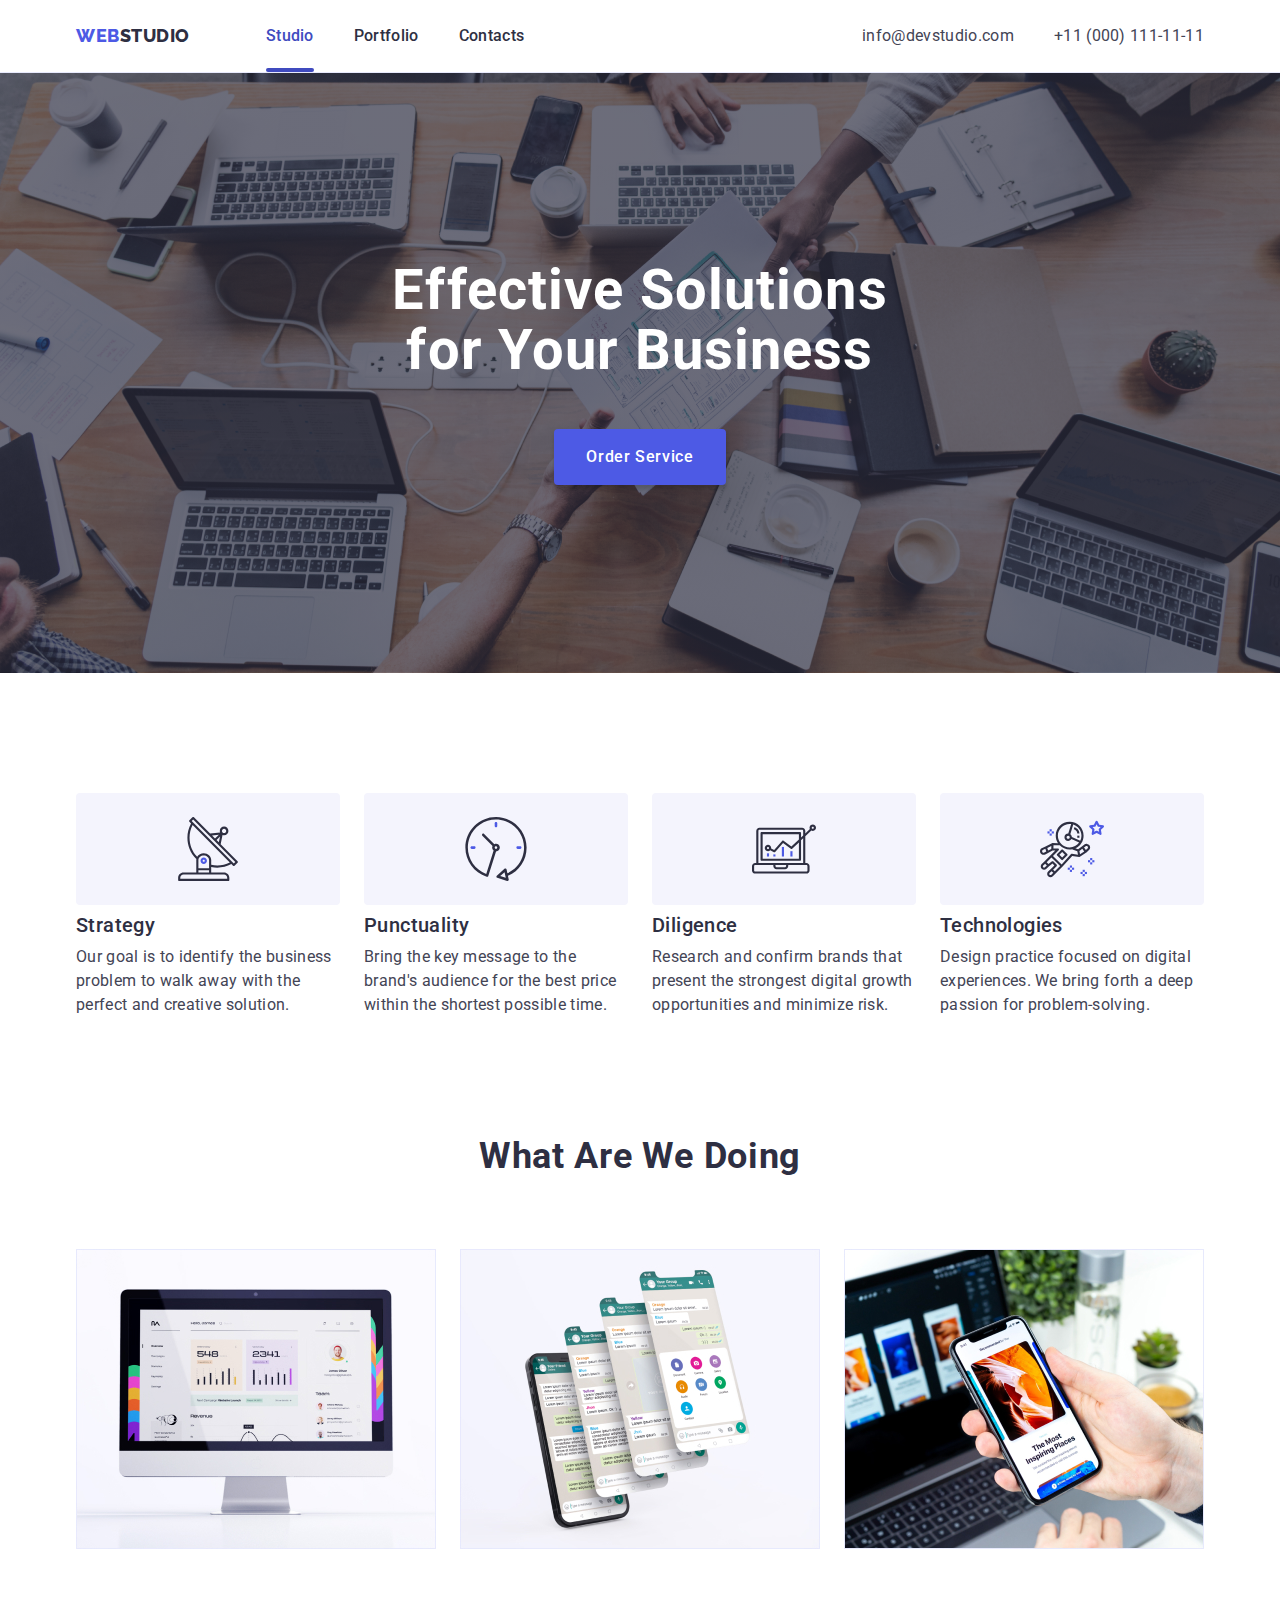
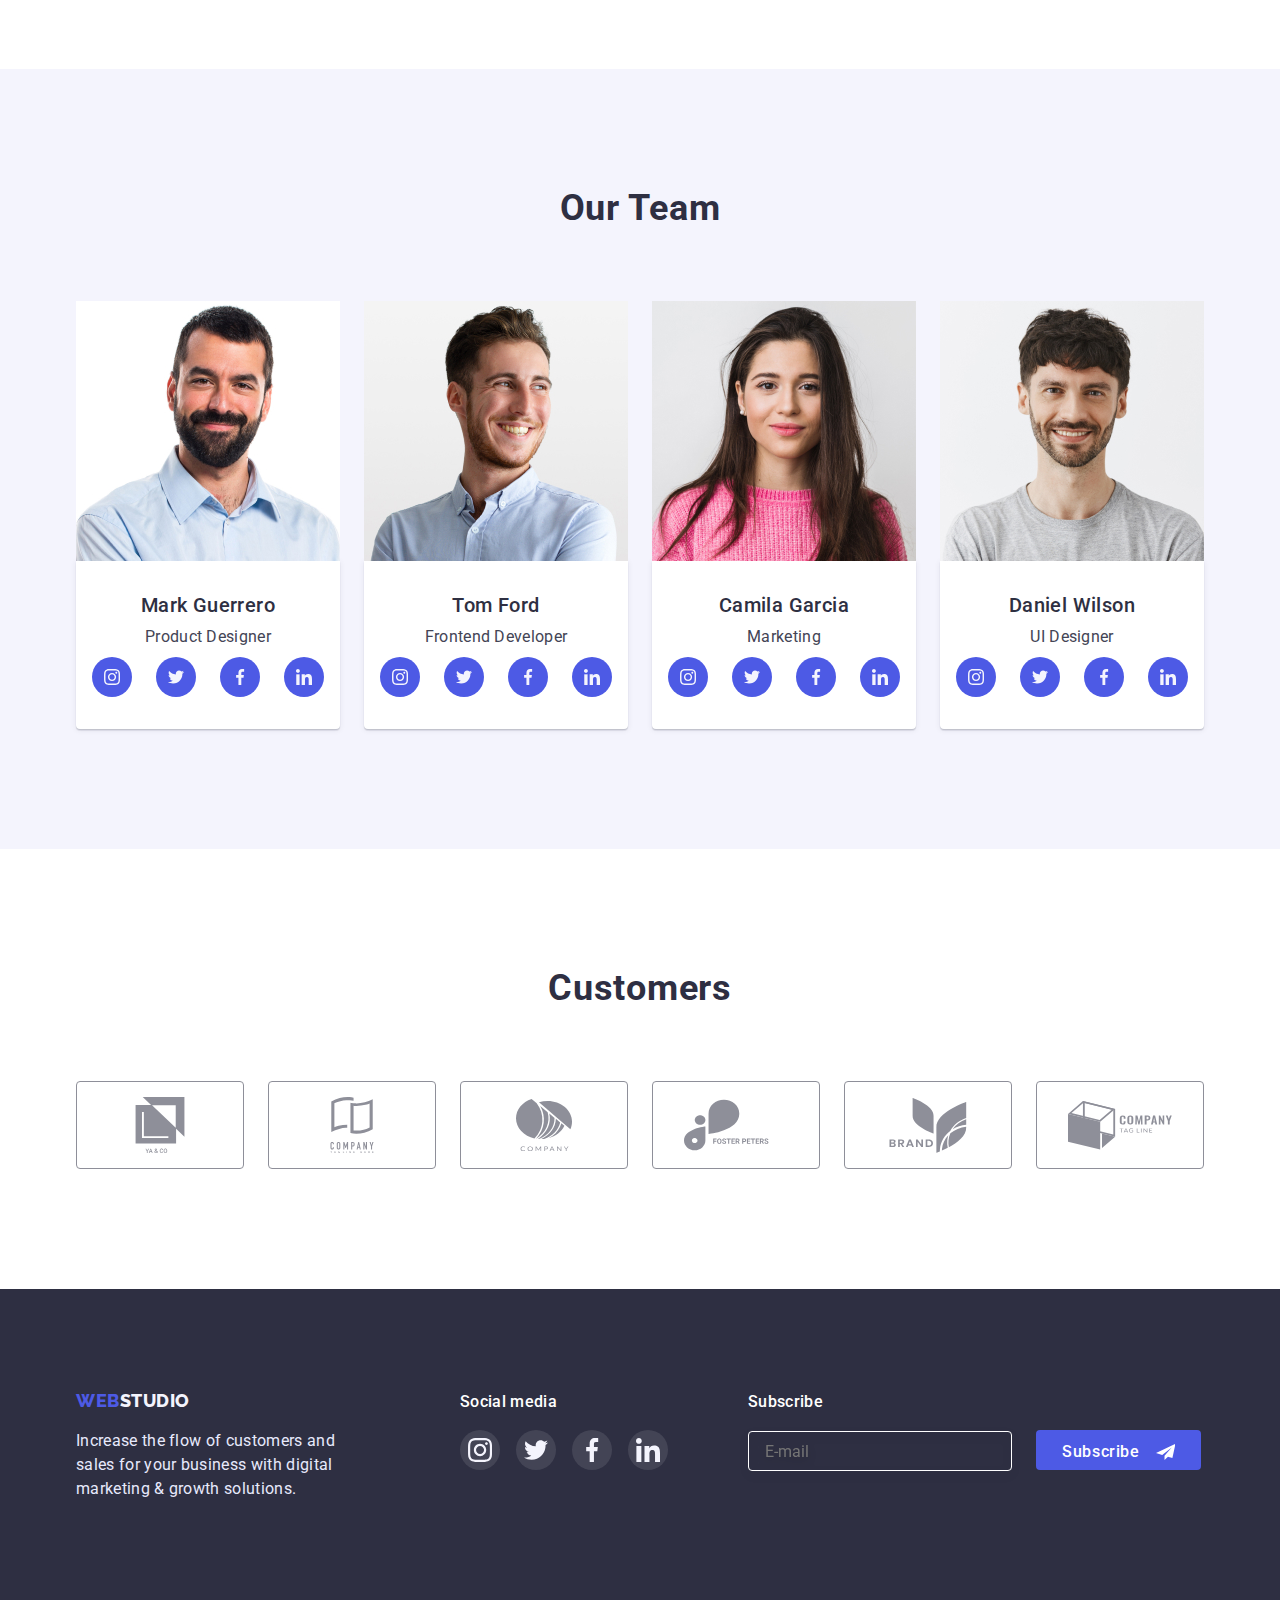
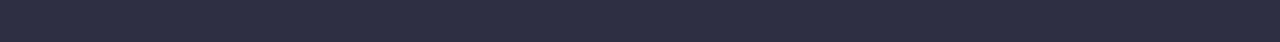
==== commit ec9d2c40: "updated adaptive model" ====
--- a/index.html
+++ b/index.html
@@ -77,7 +77,7 @@
                 >Portfolio</a
               >
             </li>
-            <li class="mobile-menu-item">
+            <li class="mobile-menu-item mobile-menu-curent">
               <a class="mobile-menu-link link" href="">Contacts</a>
             </li>
           </ul>
--- a/css/styles.css
+++ b/css/styles.css
@@ -453,6 +453,8 @@
 }
 .foter-content {
   display: flex;
+  flex-direction: column;
+  align-items: center;
 }
 .logo-foter {
   font-family: "Raleway", sans-serif;
@@ -578,7 +580,6 @@
 .sorting-section-link:nth-child(-n + 3) {
   margin-bottom: 16px;
 }
-
 .sorting-section-btn {
   font-weight: 500;
   font-size: 16px;
@@ -589,6 +590,7 @@
   border: 1px solid var(--foter-text-font-color);
   border-radius: 4px;
   cursor: pointer;
+  padding: 8px 16px;
   font-family: inherit;
   transition: color var(--transition), background-color var(--transition),
     border var(--transition), box-shadow var(--transition);
@@ -660,437 +662,6 @@
 .photo-content > .suptitle {
   margin-bottom: 8px;
 }
-
-@media screen and (min-width: 480px) {
-  /*====================Site navigation==================  */
-  .container {
-    width: 428px;
-    margin-left: auto;
-    margin-right: auto;
-  }
-  /* =================HERO==================== */
-  /* ===============Explorer directions================= */
-}
-@media screen and (min-width: 768px) {
-  /*====================Site navigation==================  */
-  .container {
-    width: 768px;
-    margin-left: auto;
-    margin-right: auto;
-  }
-  .mobile-menu {
-    display: none;
-  }
-  .mobile-menu-open {
-    display: none;
-  }
-  .navigation {
-    display: flex;
-    align-items: center;
-  }
-  .nav-list {
-    display: flex;
-    align-items: center;
-    margin-right: 118px;
-  }
-  .logo {
-    margin-right: 120px;
-  }
-  .nav-link {
-    font-weight: 500;
-    font-size: 16px;
-    line-height: 1.5;
-    letter-spacing: 0.02em;
-    color: var(--main-font-color);
-    transition: color var(--transition);
-  }
-  .nav-item:not(:last-child) {
-    margin-right: 40px;
-  }
-  .nav-link:hover,
-  .nav-link:focus {
-    color: var(--accent-color);
-  }
-  .nav-item {
-    position: relative;
-  }
-  .nav-item > .curent {
-    color: #404bbf;
-  }
-  .curent::after {
-    content: "";
-    display: block;
-    width: 100%;
-    height: 4px;
-    position: absolute;
-    left: 0;
-    bottom: -30px;
-    background-color: #404bbf;
-    border-radius: 2px;
-  }
-  .address-link {
-    font-size: 12px;
-    line-height: 1.17;
-    letter-spacing: 0.04em;
-    color: var(--secondary-font-color);
-    transition: color var(--transition);
-  }
-  .address-link:hover,
-  .address-link:focus {
-    color: var(--accent-color);
-  }
-  /* =================HERO==================== */
-  .hero {
-    width: 100%;
-    padding-top: 112px;
-    padding-bottom: 108px;
-    background-image: linear-gradient(
-        rgba(46, 47, 66, 0.7),
-        rgba(46, 47, 66, 0.7)
-      ),
-      url("../images/people_office_tablet.jpg");
-  }
-  .main-header {
-    font-size: 56px;
-    line-height: 1.07;
-    text-align: center;
-    letter-spacing: 0.02em;
-    width: 496px;
-    margin-bottom: 40px;
-  }
-  /* ===========================MODAL=============================== */
-  .modal {
-    width: 408px;
-    padding: 72px 25px 24px 23px;
-  }
-  /* ===============Explorer directions================= */
-  .explorer-direction-item {
-    display: none;
-  }
-  .explorer-direction-list {
-    display: flex;
-    flex-direction: row;
-    flex-wrap: wrap;
-  }
-  .explorer-direction-link:not(:nth-child(2n)) {
-    margin-right: 24px;
-  }
-  .explorer-direction-link:nth-last-child(-n + 2) {
-    margin-bottom: 0px;
-  }
-  .explorer-direction-link {
-    width: calc((100% - var(--card-set-gap)) / 2);
-  }
-  /* ===================WHAT ARE WE DOING======================  */
-  .products-section {
-    display: none;
-  }
-  /* ==================OUR TEAM=================== */
-  .employee-section {
-    padding-top: 96px;
-    padding-bottom: 104px;
-  }
-  .team-section-list {
-    display: flex;
-    flex-direction: row;
-    flex-wrap: wrap;
-    justify-content: center;
-  }
-  .team-section-link:not(:nth-child(2n)) {
-    margin-right: 24px;
-  }
-  .team-section-link:nth-last-child(-n + 2) {
-    margin-bottom: 0px;
-  }
-  /* ===================CUSTOMERS============ */
-  .customer-link {
-    width: calc((552px - var(--card-set-gap) * 2) / 3);
-  }
-  .customer-link:not(:nth-child(3n)) {
-    margin-right: var(--card-set-gap);
-  }
-  .customer-link:not(:nth-last-child(-n + 3)) {
-    margin-bottom: 72px;
-  }
-  /*=================FOTER================== */
-  .variativ-container {
-    width: 584px;
-  }
-  .foter-content {
-    flex-wrap: wrap;
-  }
-  .foter-part:first-child {
-    margin-bottom: 72px;
-  }
-  .foter-logo-content {
-    width: 264px;
-    margin-right: 24px;
-  }
-  .logo-foter {
-    text-align: left;
-  }
-  .social-media-text {
-    text-align: left;
-  }
-  .footer-subscribe-form {
-    display: flex;
-    margin-right: 24px;
-  }
-  .footer-form-text {
-    text-align: left;
-  }
-  .footer-subscribe-form {
-    display: flex;
-  }
-  .footer-form-input {
-    width: 264px;
-    margin-right: 24px;
-  }
-  /* ==============PORTFOLIO PAGE=========== */
-  .portfolio-section {
-    padding-top: 64px;
-    padding-bottom: 96px;
-  }
-  .sorting-section-list {
-    display: flex;
-    justify-content: center;
-    margin-bottom: 64px;
-  }
-  .sorting-section-link {
-    margin-right: 24px;
-  }
-  .sorting-section-link:not(:last-child) {
-    margin-right: var(--card-set-gap);
-  }
-  .portfolio-list {
-    display: flex;
-    flex-direction: row;
-    flex-wrap: wrap;
-  }
-  .portfolio-link {
-    width: 355px;
-  }
-   .portfolio-link:not(:nth-child(2n)) {
-    margin-right: 24px;
-  }
-  .portfolio-link:not(:last-child) {
-    margin-bottom: 72px;
-  }
-}
-/* =================HERO==================== */
-@media screen and (min-device-pixel-ratio: 2) and (min-width: 767px),
-  screen and (min-resolution: 192dpi) and (min-width: 767px),
-  screen and (min-resolution: 2dppx) and (min-width: 767px) {
-  .hero {
-    background-image: linear-gradient(
-        rgba(46, 47, 66, 0.7),
-        rgba(46, 47, 66, 0.7)
-      ),
-      url("../images/people_office_tablet@2x.jpg");
-  }
-}
-@media screen and (min-width: 1200px) {
-  /*====================Site navigation==================  */
-  .container {
-    width: 1160px;
-    margin-left: auto;
-    margin-right: auto;
-  }
-  .page-header {
-    padding: 24px 0;
-  }
-  .logo {
-    margin-right: 76px;
-  }
-  .nav-list {
-    margin-right: 332px;
-  }
-
-  .contacts {
-    display: flex;
-    align-items: center;
-  }
-  .address {
-    font-style: normal;
-    margin-left: auto;
-  }
-  .contacts-link:not(:last-child) {
-    margin-right: 40px;
-  }
-  .curent::after {
-    bottom: -24px;
-  }
-  .address-link {
-    font-size: 16px;
-    line-height: 1.5;
-    letter-spacing: 0.02em;
-    color: var(--secondary-font-color);
-    transition: color var(--transition);
-  }
-  .address-link:hover,
-  .address-link:focus {
-    color: var(--accent-color);
-  }
-  /* =================HERO==================== */
-  .hero {
-    width: 100%;
-    padding-top: 188px;
-    padding-bottom: 188px;
-    background-image: linear-gradient(
-        rgba(46, 47, 66, 0.7),
-        rgba(46, 47, 66, 0.7)
-      ),
-      url("../images/people_office_desktop.jpg");
-  }
-  .main-header {
-    margin-bottom: 48px;
-  }
-  /* ===========================MODAL=============================== */
-  .modal {
-    padding: 72px 24px 24px;
-  }
-  /* ===============Explorer directions================= */
-  .explorer-direction-item {
-    display: flex;
-    justify-content: center;
-    align-items: center;
-    width: 264px;
-    height: 112px;
-    background: #f4f4fd;
-    border-radius: 4px;
-    margin-bottom: 8px;
-  }
-  .explorer-direction-item-icon {
-    display: block;
-    width: 64px;
-    height: 64px;
-  }
-  .explorer-direction-link {
-    width: calc((1128px - var(--card-set-gap) * 3) / 4);
-  }
-  .explorer-direction-link:not(:last-child) {
-    margin-right: 24px;
-    margin-bottom: 0px;
-  }
-
-  .explorer-direction-section {
-    padding-top: 120px;
-    padding-bottom: 120px;
-  }
-  .explorer-direction-list {
-    display: flex;
-  }
-  .suptitle {
-    font-weight: 500;
-    font-size: 20px;
-    line-height: 1.2;
-    text-align: left;
-  }
-  .text {
-    font-weight: 400;
-    font-size: 16px;
-    line-height: 1.5;
-  }
-
-  /* ===================WHAT ARE WE DOING======================  */
-
-  .products-section {
-    display: block;
-    padding-bottom: 120px;
-  }
-  .products-section-list {
-    display: flex;
-  }
-  .products-section-link {
-    flex-basis: calc((var(--main-width) - 2 * var(--card-set-gap)) / 3);
-  }
-  .products-section-link:not(:last-child) {
-    margin-right: 24px;
-  }
-  /* ==================OUR TEAM=================== */
-  .employee-section {
-    padding-top: 120px;
-    padding-bottom: 120px;
-  }
-  .team-section-link:not(:last-child) {
-    margin-right: var(--card-set-gap);
-    margin-bottom: 0px;
-  }
-  .suptitle-center {
-    text-align: center;
-  }
-  .employee-text {
-    text-align: center;
-  }
-  /* ===================CUSTOMERS============ */
-  .customers-section {
-    padding-top: 120px;
-    padding-bottom: 120px;
-  }
-  .customer-link {
-    width: calc((100% - var(--card-set-gap) * 5) / 6);
-  }
-  .customer-link:not(:last-child) {
-    margin-right: var(--card-set-gap);
-  }
-  /*=================FOTER================== */
-  .foter {
-    background: var(--foter-background);
-    padding-top: 100px;
-    padding-bottom: 10px;
-  }
-  .foter-content {
-    flex-wrap: nowrap;
-  }
-  .foter-logo-content {
-    margin: 0px;
-  }
-  .foter-part:first-child {
-    margin-bottom: 0px;
-  }
-  .social-media {
-    margin-left: 120px;
-    margin-right: 80px;
-  }
-  /* ==============PORTFOLIO PAGE=========== */
- .portfolio-section {
-  padding-top: 100px;
-  padding-bottom: 120px;
-}
-.sorting-section-list {
-  margin-bottom: 72px;
-}
-.sorting-section-btn {
-   padding: 12px 24px;
-  }
-  .portfolio-list > .portfolio-link {
-    flex-basis: calc(
-      (var(--main-width) - 2 * var(--card-set-gap) - 2 * var(--main-border-gap)) /
-        3
-    );
-    margin-right: var(--card-set-gap);
-    margin-bottom: 48px;
-  }
-  .portfolio-link:nth-last-child(-n + 3) {
-    margin-bottom: 0;
-  }
-  .portfolio-link:nth-child(3n) {
-    margin-right: 0;
-  }
-}
-/* =================HERO==================== */
-@media screen and (min-device-pixel-ratio: 2) and (min-width: 1200px),
-  screen and (min-resolution: 192dpi) and (min-width: 1200px),
-  screen and (min-resolution: 2dppx) and (min-width: 1200px) {
-  .hero {
-    background-image: linear-gradient(
-        rgba(46, 47, 66, 0.7),
-        rgba(46, 47, 66, 0.7)
-      ),
-      url("../images/people_office_desktop@2x.jpg");
-  }
-}
-
 @media screen and (max-width: 768px) {
   /*====================Site navigation==================  */
   .nav-list {
@@ -1099,6 +670,7 @@
   .address {
     display: none;
   }
+  /* ===================Mobile-menu======================= */
   .mobile-menu-open {
     border: none;
     background-color: transparent;
@@ -1127,6 +699,7 @@
   }
   .mobile-menu-container {
     position: relative;
+    max-height: 100%;
     padding: 80px 35px 40px 40px;
   }
   .mobile-menu-close {
@@ -1175,6 +748,12 @@
   .mobile-menu-item:not(:last-child) {
     margin-bottom: 40px;
   }
+  /* .mobile-menu-curent {
+    color: #4d5ae5;
+  } */
+  .mobile-menu-item:last-child > .mobile-menu-link {
+    color: #4d5ae5;
+  }
   .mobile-menu-contacts {
     margin-bottom: 48px;
   }
@@ -1187,7 +766,7 @@
     line-height: 1.111;
     letter-spacing: 0.02em;
     text-transform: capitalize;
-    color: var(--main-font-color);
+    color: #4d5ae5;
     transition: color var(--transition);
   }
   .mobile-menu-address-link-phone:hover,
@@ -1218,7 +797,7 @@
     height: 40px;
     border-radius: 50%;
     background: #4d5ae5;
-    opacity: 0.1;
+    /* opacity: 0.1; */
     transition: background-color var(--transition);
   }
   .mobile-menu-social-item:hover,
@@ -1233,7 +812,6 @@
   }
   /* =================HERO==================== */
   .hero {
-    width: 100%;
     padding-top: 112px;
     padding-bottom: 112px;
     background-image: linear-gradient(
@@ -1284,10 +862,7 @@
     margin-bottom: 72px;
   }
   /*=================FOTER================== */
-  .foter-content {
-    flex-direction: column;
-    align-items: center;
-  }
+
   .foter-logo-content {
     width: 268px;
     margin-bottom: 72px;
@@ -1308,9 +883,6 @@
   .sorting-section-list {
     flex-wrap: wrap;
     margin-bottom: 48px;
-  }
-  .sorting-section-btn {
-    padding: 8px 16px;
   }
 }
 /* =================HERO==================== */
@@ -1325,5 +897,456 @@
       url("../images/people_office_mobile@2x.jpg");
   }
 }
+@media screen and (min-width: 480px) {
+  /*====================Site navigation==================  */
+  .container {
+    width: 428px;
+    margin-left: auto;
+    margin-right: auto;
+  }
+  /* =================HERO==================== */
+  /* ===============Explorer directions================= */
+}
 
+@media screen and (min-width: 768px) {
+  /*====================Site navigation==================  */
+  .container {
+    width: 768px;
+    margin-left: auto;
+    margin-right: auto;
+  }
+  .mobile-menu {
+    display: none;
+  }
+  .mobile-menu-open {
+    display: none;
+  }
+  .navigation {
+    display: flex;
+    align-items: center;
+  }
+  .nav-list {
+    display: flex;
+    align-items: center;
+    margin-right: 118px;
+  }
+  .logo {
+    margin-right: 120px;
+  }
+  .nav-link {
+    font-weight: 500;
+    font-size: 16px;
+    line-height: 1.5;
+    letter-spacing: 0.02em;
+    color: var(--main-font-color);
+    transition: color var(--transition);
+  }
+  .nav-item:not(:last-child) {
+    margin-right: 40px;
+  }
+  .nav-link:hover,
+  .nav-link:focus {
+    color: var(--accent-color);
+  }
+  .nav-item {
+    position: relative;
+  }
+  .nav-item > .curent {
+    color: #404bbf;
+  }
+  .curent::after {
+    content: "";
+    display: block;
+    width: 100%;
+    height: 4px;
+    position: absolute;
+    left: 0;
+    bottom: -30px;
+    background-color: #404bbf;
+    border-radius: 2px;
+  }
+  .address {
+    display: block;
+  }
+  .address-link {
+    font-size: 12px;
+    line-height: 1.17;
+    letter-spacing: 0.04em;
+    font-style: normal;
+    color: var(--secondary-font-color);
+    transition: color var(--transition);
+  }
+  .address-link:hover,
+  .address-link:focus {
+    color: var(--accent-color);
+  }
+  /* =================HERO==================== */
+  .hero {
+    width: 100%;
+    padding-top: 112px;
+    padding-bottom: 108px;
+    background-image: linear-gradient(
+        rgba(46, 47, 66, 0.7),
+        rgba(46, 47, 66, 0.7)
+      ),
+      url("../images/people_office_tablet.jpg");
+  }
+  .main-header {
+    font-size: 56px;
+    line-height: 1.07;
+    text-align: center;
+    letter-spacing: 0.02em;
+    width: 496px;
+    margin-bottom: 40px;
+  }
+  /* ===========================MODAL=============================== */
+  .modal {
+    width: 408px;
+    padding: 72px 25px 24px 23px;
+  }
+  /* ===============Explorer directions================= */
+  .explorer-direction-item {
+    display: none;
+  }
+  .explorer-direction-list {
+    display: flex;
+    flex-direction: row;
+    flex-wrap: wrap;
+  }
+  .explorer-direction-link:not(:nth-child(2n)) {
+    margin-right: 24px;
+  }
+  .explorer-direction-link:nth-last-child(-n + 2) {
+    margin-bottom: 0px;
+  }
+  .explorer-direction-link {
+    width: calc((100% - var(--card-set-gap)) / 2);
+  }
+  /* ===================WHAT ARE WE DOING======================  */
+  .products-section {
+    display: none;
+  }
+  /* ==================OUR TEAM=================== */
+  .employee-section {
+    padding-top: 96px;
+    padding-bottom: 104px;
+  }
+  .team-section-list {
+    display: flex;
+    flex-direction: row;
+    flex-wrap: wrap;
+    justify-content: center;
+  }
+  .team-section-link:not(:nth-child(2n)) {
+    margin-right: 24px;
+  }
+  .team-section-link:nth-last-child(-n + 2) {
+    margin-bottom: 0px;
+  }
+  /* ===================CUSTOMERS============ */
+  .customer-link {
+    width: calc((552px - var(--card-set-gap) * 2) / 3);
+  }
+  .customer-link:not(:nth-child(3n)) {
+    margin-right: var(--card-set-gap);
+  }
+  .customer-link:not(:nth-last-child(-n + 3)) {
+    margin-bottom: 72px;
+  }
+  /*=================FOTER================== */
+  .variativ-container {
+    width: 584px;
+  }
+  .foter-content {
+    flex-direction: row;
+    flex-wrap: wrap;
+    align-items: baseline;
+  }
+  .foter-part:first-child {
+    margin-bottom: 72px;
+  }
+  .foter-logo-content {
+    width: 264px;
+    margin-right: 24px;
+  }
+  .logo-foter {
+    text-align: left;
+  }
+  .social-media-text {
+    text-align: left;
+  }
+  .footer-subscribe-form {
+    display: flex;
+    flex-direction: row;
+    align-items: baseline;
+    margin-right: 24px;
+  }
+  .footer-form-text {
+    text-align: left;
+  }
+  .footer-subscribe-form {
+    display: flex;
+  }
+  .footer-form-input {
+    width: 264px;
+    margin-right: 24px;
+  }
+  /* ==============PORTFOLIO PAGE=========== */
+  .portfolio-section {
+    padding-top: 64px;
+    padding-bottom: 96px;
+  }
+  .sorting-section-list {
+    display: flex;
+    justify-content: center;
+    margin-bottom: 64px;
+  }
+  .sorting-section-link {
+    margin-right: 24px;
+  }
+  .sorting-section-link:not(:last-child) {
+    margin-right: var(--card-set-gap);
+  }
+  .portfolio-list {
+    display: flex;
+    flex-direction: row;
+    flex-wrap: wrap;
+  }
+  .portfolio-link {
+    width: 355px;
+  }
+  .portfolio-link:not(:nth-child(2n)) {
+    margin-right: 24px;
+  }
+  .portfolio-link:not(:last-child) {
+    margin-bottom: 72px;
+  }
+}
+/* =================HERO==================== */
+@media screen and (min-device-pixel-ratio: 2) and (min-width: 767px),
+  screen and (min-resolution: 192dpi) and (min-width: 767px),
+  screen and (min-resolution: 2dppx) and (min-width: 767px) {
+  .hero {
+    background-image: linear-gradient(
+        rgba(46, 47, 66, 0.7),
+        rgba(46, 47, 66, 0.7)
+      ),
+      url("../images/people_office_tablet@2x.jpg");
+  }
+}
+@media screen and (min-width: 1200px) {
+  /*====================Site navigation==================  */
+  .container {
+    width: 1160px;
+    margin-left: auto;
+    margin-right: auto;
+  }
+  .page-header {
+    padding: 24px 0;
+  }
+  .logo {
+    margin-right: 76px;
+  }
+  .nav-list {
+    margin-right: 332px;
+  }
 
+  .contacts {
+    display: flex;
+    align-items: center;
+  }
+  .address {
+    font-style: normal;
+    margin-left: auto;
+  }
+  .contacts-link:not(:last-child) {
+    margin-right: 40px;
+  }
+  .curent::after {
+    bottom: -24px;
+  }
+  .address-link {
+    font-size: 16px;
+    line-height: 1.5;
+    letter-spacing: 0.02em;
+    color: var(--secondary-font-color);
+    transition: color var(--transition);
+  }
+  .address-link:hover,
+  .address-link:focus {
+    color: var(--accent-color);
+  }
+  /* =================HERO==================== */
+  .hero {
+    width: 100%;
+    padding-top: 188px;
+    padding-bottom: 188px;
+    background-image: linear-gradient(
+        rgba(46, 47, 66, 0.7),
+        rgba(46, 47, 66, 0.7)
+      ),
+      url("../images/people_office_desktop.jpg");
+  }
+  .main-header {
+    margin-bottom: 48px;
+  }
+  /* ===========================MODAL=============================== */
+  .modal {
+    padding: 72px 24px 24px;
+  }
+  /* ===============Explorer directions================= */
+  .explorer-direction-item {
+    display: flex;
+    justify-content: center;
+    align-items: center;
+    width: 264px;
+    height: 112px;
+    background: #f4f4fd;
+    border-radius: 4px;
+    margin-bottom: 8px;
+  }
+  .explorer-direction-item-icon {
+    display: block;
+    width: 64px;
+    height: 64px;
+  }
+  .explorer-direction-link {
+    width: calc((1128px - var(--card-set-gap) * 3) / 4);
+  }
+  .explorer-direction-link:not(:last-child) {
+    margin-right: 24px;
+    margin-bottom: 0px;
+  }
+
+  .explorer-direction-section {
+    padding-top: 120px;
+    padding-bottom: 120px;
+  }
+  .explorer-direction-list {
+    display: flex;
+  }
+  .suptitle {
+    font-weight: 500;
+    font-size: 20px;
+    line-height: 1.2;
+    text-align: left;
+  }
+  .text {
+    font-weight: 400;
+    font-size: 16px;
+    line-height: 1.5;
+  }
+
+  /* ===================WHAT ARE WE DOING======================  */
+
+  .products-section {
+    display: block;
+    padding-bottom: 120px;
+  }
+  .products-section-list {
+    display: flex;
+  }
+  .products-section-link {
+    flex-basis: calc((var(--main-width) - 2 * var(--card-set-gap)) / 3);
+  }
+  .products-section-link:not(:last-child) {
+    margin-right: 24px;
+  }
+  /* ==================OUR TEAM=================== */
+  .employee-section {
+    padding-top: 120px;
+    padding-bottom: 120px;
+  }
+  .team-section-link:not(:last-child) {
+    margin-right: var(--card-set-gap);
+    margin-bottom: 0px;
+  }
+  .suptitle-center {
+    text-align: center;
+  }
+  .employee-text {
+    text-align: center;
+  }
+  /* ===================CUSTOMERS============ */
+  .customers-section {
+    padding-top: 120px;
+    padding-bottom: 120px;
+  }
+  .customer-link {
+    width: calc((100% - var(--card-set-gap) * 5) / 6);
+  }
+  .customer-link:not(:nth-last-child(-n + 3)) {
+    margin-bottom: 0px;
+  }
+  .customer-link:not(:last-child) {
+    margin-right: var(--card-set-gap);
+  }
+  /*=================FOTER================== */
+  .foter {
+    background: var(--foter-background);
+    padding-top: 100px;
+    padding-bottom: 100px;
+  }
+  .foter-content {
+    flex-wrap: nowrap;
+  }
+  .foter-logo-content {
+    margin: 0px;
+  }
+  .foter-part:first-child {
+    margin-bottom: 0px;
+  }
+  .social-media {
+    margin-left: 120px;
+    margin-right: 80px;
+  }
+  .foter-social-link:last-child {
+    margin-right: 0px;
+  }
+  .footer-subscribe-form {
+    margin-right: 0px;
+  }
+  /* ==============PORTFOLIO PAGE=========== */
+  .portfolio-section {
+    padding-top: 100px;
+    padding-bottom: 120px;
+  }
+  .sorting-section-list {
+    margin-bottom: 72px;
+  }
+  .sorting-section-btn {
+    padding: 12px 24px;
+  }
+  .sorting-section-link:nth-child(-n + 3) {
+    margin-bottom: 0px;
+  }
+  .sorting-section-link:last-child {
+    margin-right: 0px;
+  }
+  .portfolio-list > .portfolio-link {
+    flex-basis: calc(
+      (var(--main-width) - 2 * var(--card-set-gap) - 2 * var(--main-border-gap)) /
+        3
+    );
+    margin-right: var(--card-set-gap);
+    margin-bottom: 48px;
+  }
+  .portfolio-link:nth-last-child(-n + 3) {
+    margin-bottom: 0;
+  }
+  .portfolio-link:nth-child(3n) {
+    margin-right: 0;
+  }
+}
+/* =================HERO==================== */
+@media screen and (min-device-pixel-ratio: 2) and (min-width: 1200px),
+  screen and (min-resolution: 192dpi) and (min-width: 1200px),
+  screen and (min-resolution: 2dppx) and (min-width: 1200px) {
+  .hero {
+    background-image: linear-gradient(
+        rgba(46, 47, 66, 0.7),
+        rgba(46, 47, 66, 0.7)
+      ),
+      url("../images/people_office_desktop@2x.jpg");
+  }
+}
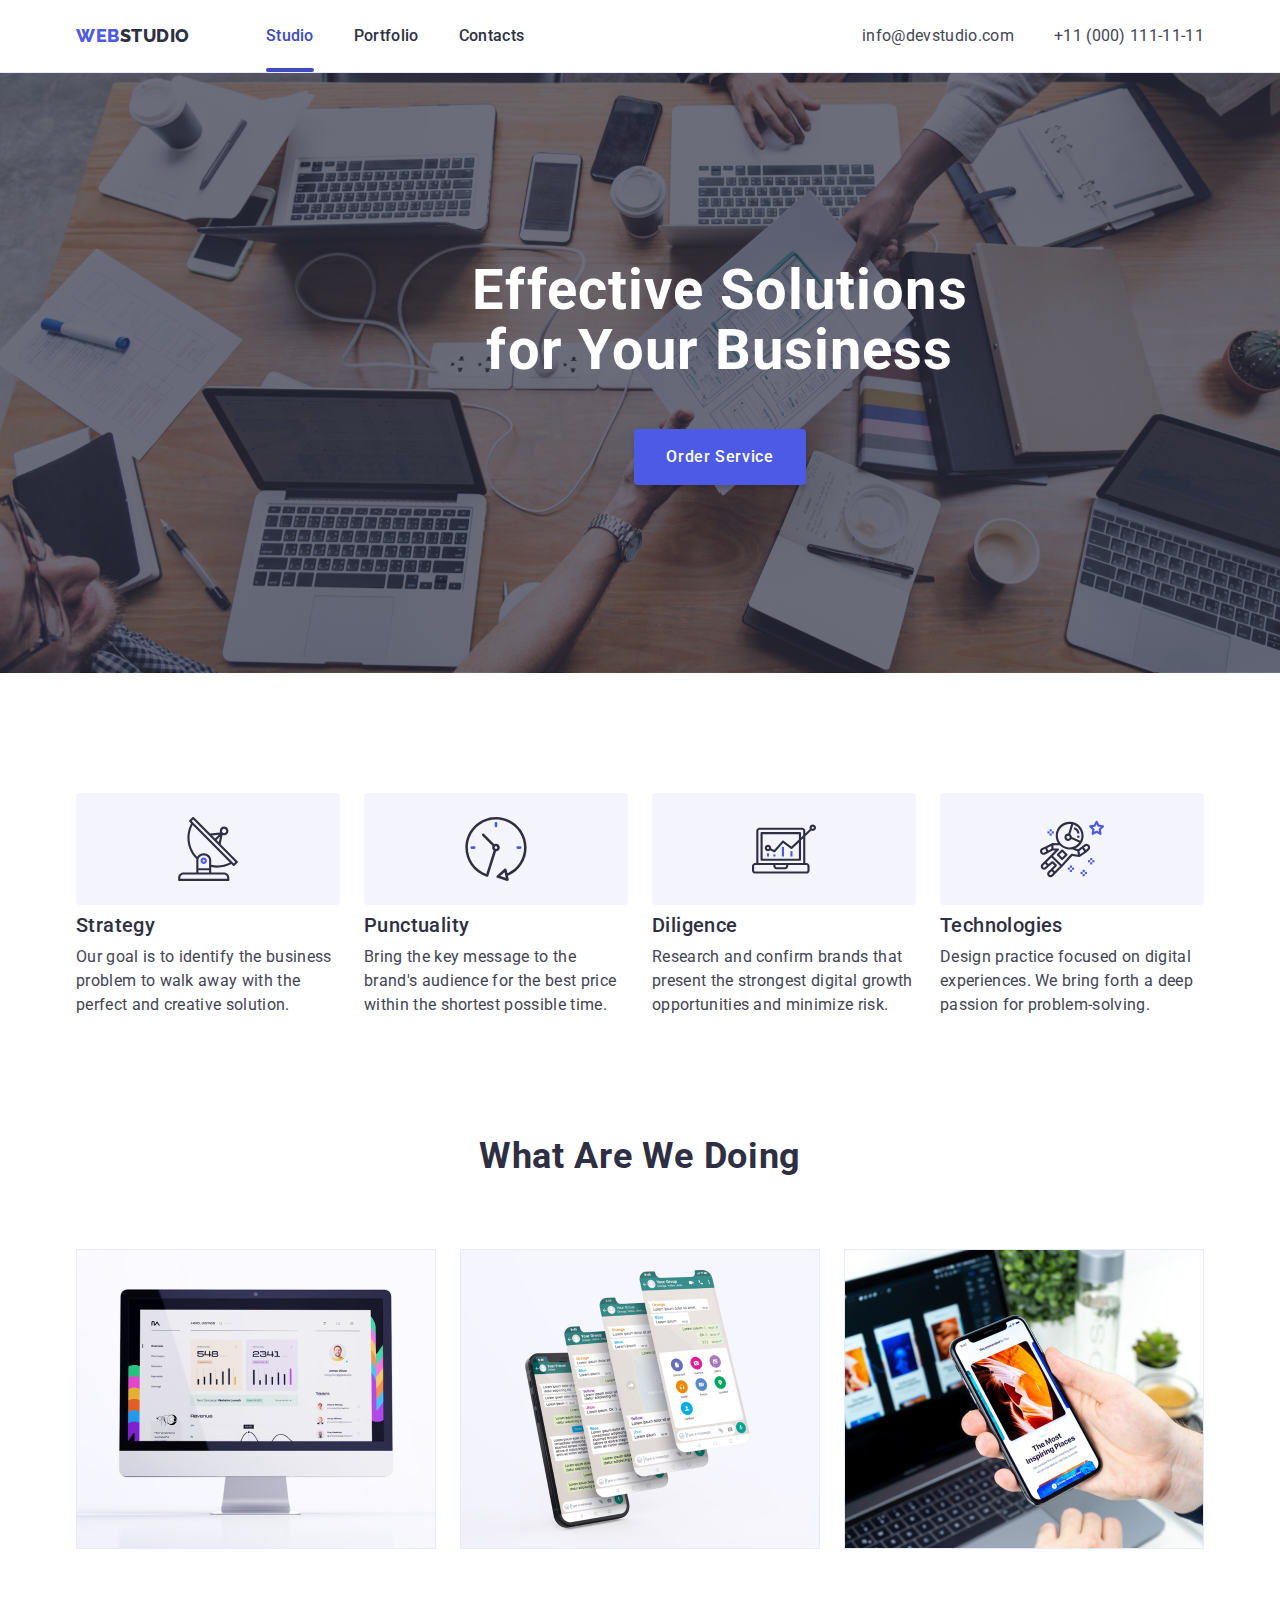
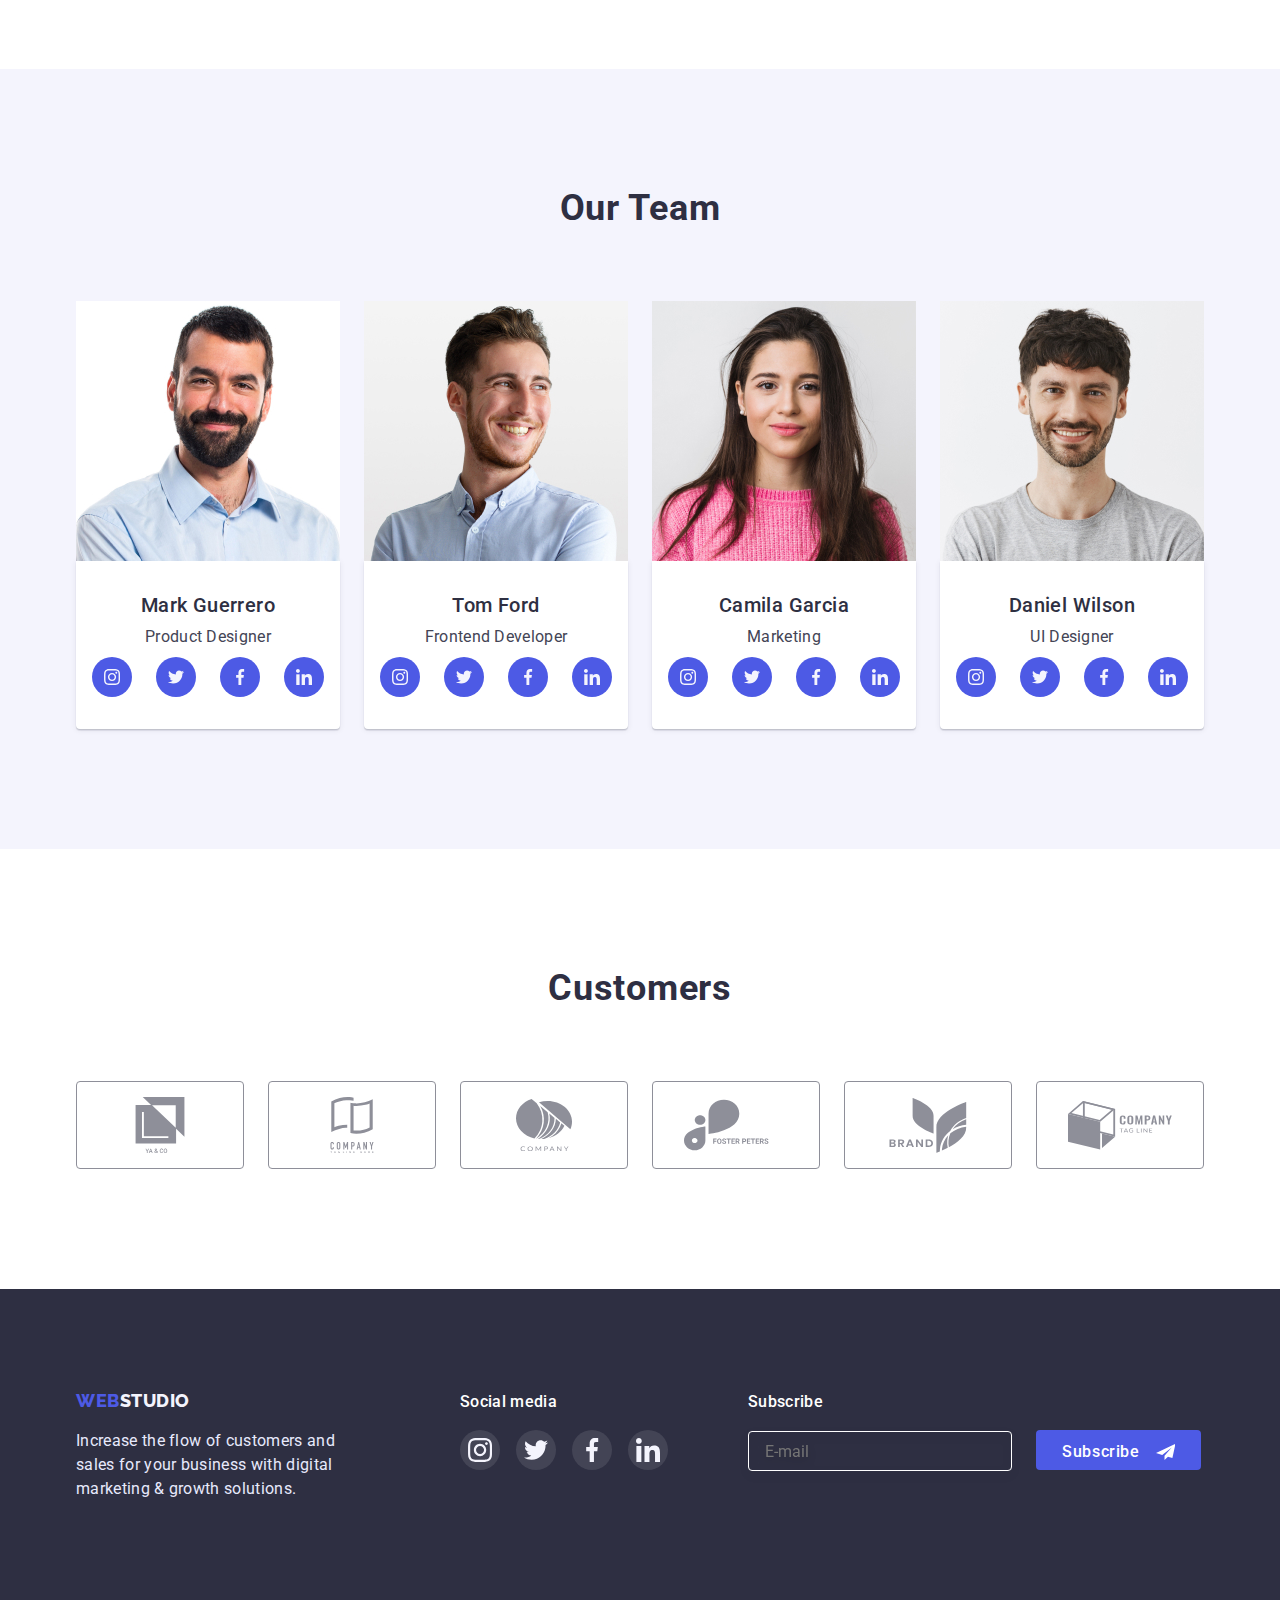
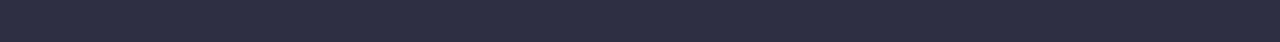
==== commit 796ba741: "update mobile form" ====
--- a/index.html
+++ b/index.html
@@ -61,88 +61,95 @@
           </ul>
         </address>
       </div>
+      <!--==================== Mobile-menu====================== -->
       <div class="mobile-menu" data-menu>
         <div class="container mobile-menu-container">
           <button type="button" class="mobile-menu-close" data-menu-close>
             <svg class="mobile-menu-close-btn" width="8px" height="8px">
               <use href="./images/icons.svg#vector"></use>
             </svg>
-          </button>
-          <ul class="mobile-menu-list list">
-            <li class="mobile-menu-item">
-              <a class="mobile-menu-link link" href="./index.html">Studio</a>
-            </li>
-            <li class="mobile-menu-item">
-              <a class="mobile-menu-link link" href="./portfolio.html"
-                >Portfolio</a
-              >
-            </li>
-            <li class="mobile-menu-item mobile-menu-curent">
-              <a class="mobile-menu-link link" href="">Contacts</a>
-            </li>
-          </ul>
-          <ul class="mobile-menu-contacts list">
-            <li class="mobile-menu-contacts-link">
-              <a
-                class="mobile-menu-address-link mobile-menu-address-link-phone link"
-                href="tel:+110001111111"
-                >+11 (000) 111-11-11</a
-              >
-            </li>
-            <li class="mobile-menu-contacts-link">
-              <a
-                class="mobile-menu-address-link mobile-menu-address-link-mail link"
-                href="mailto:info@devstudio.com"
-                >info@devstudio.com</a
-              >
-            </li>
-          </ul>
-          <ul class="mobile-menu-social-list list">
-            <li class="mobile-menu-social-link">
-              <a href="" class="mobile-menu-social-item">
-                <svg
-                  class="mobile-menu-social-item-icon"
-                  width="16"
-                  height="16"
-                >
-                  <use href="./images/icons.svg#instagram"></use>
-                </svg>
-              </a>
-            </li>
-            <li class="mobile-menu-social-link">
-              <a href="" class="mobile-menu-social-item">
-                <svg
-                  class="mobile-menu-social-item-icon"
-                  width="16"
-                  height="16"
-                >
-                  <use href="./images/icons.svg#twitter"></use>
-                </svg>
-              </a>
-            </li>
-            <li class="mobile-menu-social-link">
-              <a href="" class="mobile-menu-social-item">
-                <svg
-                  class="mobile-menu-social-item-icon"
-                  width="16"
-                  height="16"
-                >
-                  <use href="./images/icons.svg#facebook"></use>
-                </svg>
-              </a>
-            </li>
-            <li class="mobile-menu-social-link">
-              <a href="" class="mobile-menu-social-item">
-                <svg
-                  class="mobile-menu-social-item-icon"
-                  width="16"
-                  height="16"
-                >
-                  <use href="./images/icons.svg#linkedin"></use>
-                </svg>
-              </a>
-            </li>
-          </ul>
+          </button>          
+            <div>
+              <ul class="mobile-menu-list list">
+                <li class="mobile-menu-item">
+                  <a class="mobile-menu-link link" href="./index.html"
+                    >Studio</a
+                  >
+                </li>
+                <li class="mobile-menu-item">
+                  <a class="mobile-menu-link link" href="./portfolio.html"
+                    >Portfolio</a
+                  >
+                </li>
+                <li class="mobile-menu-item mobile-menu-curent">
+                  <a class="mobile-menu-link link" href="">Contacts</a>
+                </li>
+              </ul>
+            </div>
+            <div class="mobile-menu-second-flex">
+              <ul class="mobile-menu-contacts list">
+                <li class="mobile-menu-contacts-link">
+                  <a
+                    class="mobile-menu-address-link mobile-menu-address-link-phone link"
+                    href="tel:+110001111111"
+                    >+11 (000) 111-11-11</a
+                  >
+                </li>
+                <li class="mobile-menu-contacts-link">
+                  <a
+                    class="mobile-menu-address-link mobile-menu-address-link-mail link"
+                    href="mailto:info@devstudio.com"
+                    >info@devstudio.com</a
+                  >
+                </li>
+              </ul>
+              <ul class="mobile-menu-social-list list">
+                <li class="mobile-menu-social-link">
+                  <a href="" class="mobile-menu-social-item">
+                    <svg
+                      class="mobile-menu-social-item-icon"
+                      width="24"
+                      height="24"
+                    >
+                      <use href="./images/icons.svg#instagram"></use>
+                    </svg>
+                  </a>
+                </li>
+                <li class="mobile-menu-social-link">
+                  <a href="" class="mobile-menu-social-item">
+                    <svg
+                      class="mobile-menu-social-item-icon"
+                      width="24"
+                      height="24"
+                    >
+                      <use href="./images/icons.svg#twitter"></use>
+                    </svg>
+                  </a>
+                </li>
+                <li class="mobile-menu-social-link">
+                  <a href="" class="mobile-menu-social-item">
+                    <svg
+                      class="mobile-menu-social-item-icon"
+                      width="24"
+                      height="24"
+                    >
+                      <use href="./images/icons.svg#facebook"></use>
+                    </svg>
+                  </a>
+                </li>
+                <li class="mobile-menu-social-link">
+                  <a href="" class="mobile-menu-social-item">
+                    <svg
+                      class="mobile-menu-social-item-icon"
+                      width="24"
+                      height="24"
+                    >
+                      <use href="./images/icons.svg#linkedin"></use>
+                    </svg>
+                  </a>
+                </li>
+              </ul>
+            </div>          
         </div>
       </div>
     </header>
--- a/css/styles.css
+++ b/css/styles.css
@@ -445,6 +445,12 @@
 .customer-item:focus > .customer-item-icon {
   fill: #404bbf;
 }
+.customer-link:not(:nth-child(2n)) {
+  margin-right: var(--card-set-gap);
+}
+.customer-link:not(:nth-last-child(-n + 2)) {
+  margin-bottom: 72px;
+}
 /*=================FOTER================== */
 .foter {
   background: var(--foter-background);
@@ -699,8 +705,11 @@
   }
   .mobile-menu-container {
     position: relative;
-    max-height: 100%;
+    display: flex;
+    height: 100vh;
     padding: 80px 35px 40px 40px;
+    flex-direction: column;
+    justify-content: space-between;
   }
   .mobile-menu-close {
     position: absolute;
@@ -729,10 +738,11 @@
   .modal-close-btn:focus > .modal-close-btn-item {
     fill: #ffffff;
   }
-  .mobile-menu-list {
-    margin-bottom: 284px;
-  }
-  .mobile-menu-link {
+   .mobile-menu-second-flex {
+    display: flex; 
+    flex-direction: column;
+  }
+   .mobile-menu-link {
     font-weight: 700;
     font-size: 36px;
     line-height: 1.111;
@@ -748,10 +758,7 @@
   .mobile-menu-item:not(:last-child) {
     margin-bottom: 40px;
   }
-  /* .mobile-menu-curent {
-    color: #4d5ae5;
-  } */
-  .mobile-menu-item:last-child > .mobile-menu-link {
+   .mobile-menu-item:last-child > .mobile-menu-link {
     color: #4d5ae5;
   }
   .mobile-menu-contacts {
@@ -855,12 +862,7 @@
   .customer-link {
     width: calc((100% - var(--card-set-gap)) / 2);
   }
-  .customer-link:not(:nth-child(2n)) {
-    margin-right: var(--card-set-gap);
-  }
-  .customer-link:not(:nth-last-child(-n + 2)) {
-    margin-bottom: 72px;
-  }
+  
   /*=================FOTER================== */
 
   .foter-logo-content {
@@ -1022,6 +1024,9 @@
   .explorer-direction-link {
     width: calc((100% - var(--card-set-gap)) / 2);
   }
+  .explorer-direction-title {
+    text-align: left;
+  }
   /* ===================WHAT ARE WE DOING======================  */
   .products-section {
     display: none;
@@ -1047,12 +1052,19 @@
   .customer-link {
     width: calc((552px - var(--card-set-gap) * 2) / 3);
   }
+  .customer-link:not(:nth-child(2n)) {
+    margin-right: 0px;
+  }
+  .customer-link:not(:nth-last-child(-n + 2)) {
+    margin-bottom: 0px;
+  }
   .customer-link:not(:nth-child(3n)) {
     margin-right: var(--card-set-gap);
   }
   .customer-link:not(:nth-last-child(-n + 3)) {
     margin-bottom: 72px;
   }
+  
   /*=================FOTER================== */
   .variativ-container {
     width: 584px;
@@ -1178,7 +1190,7 @@
   }
   /* =================HERO==================== */
   .hero {
-    width: 100%;
+    width: 1440px;
     padding-top: 188px;
     padding-bottom: 188px;
     background-image: linear-gradient(
